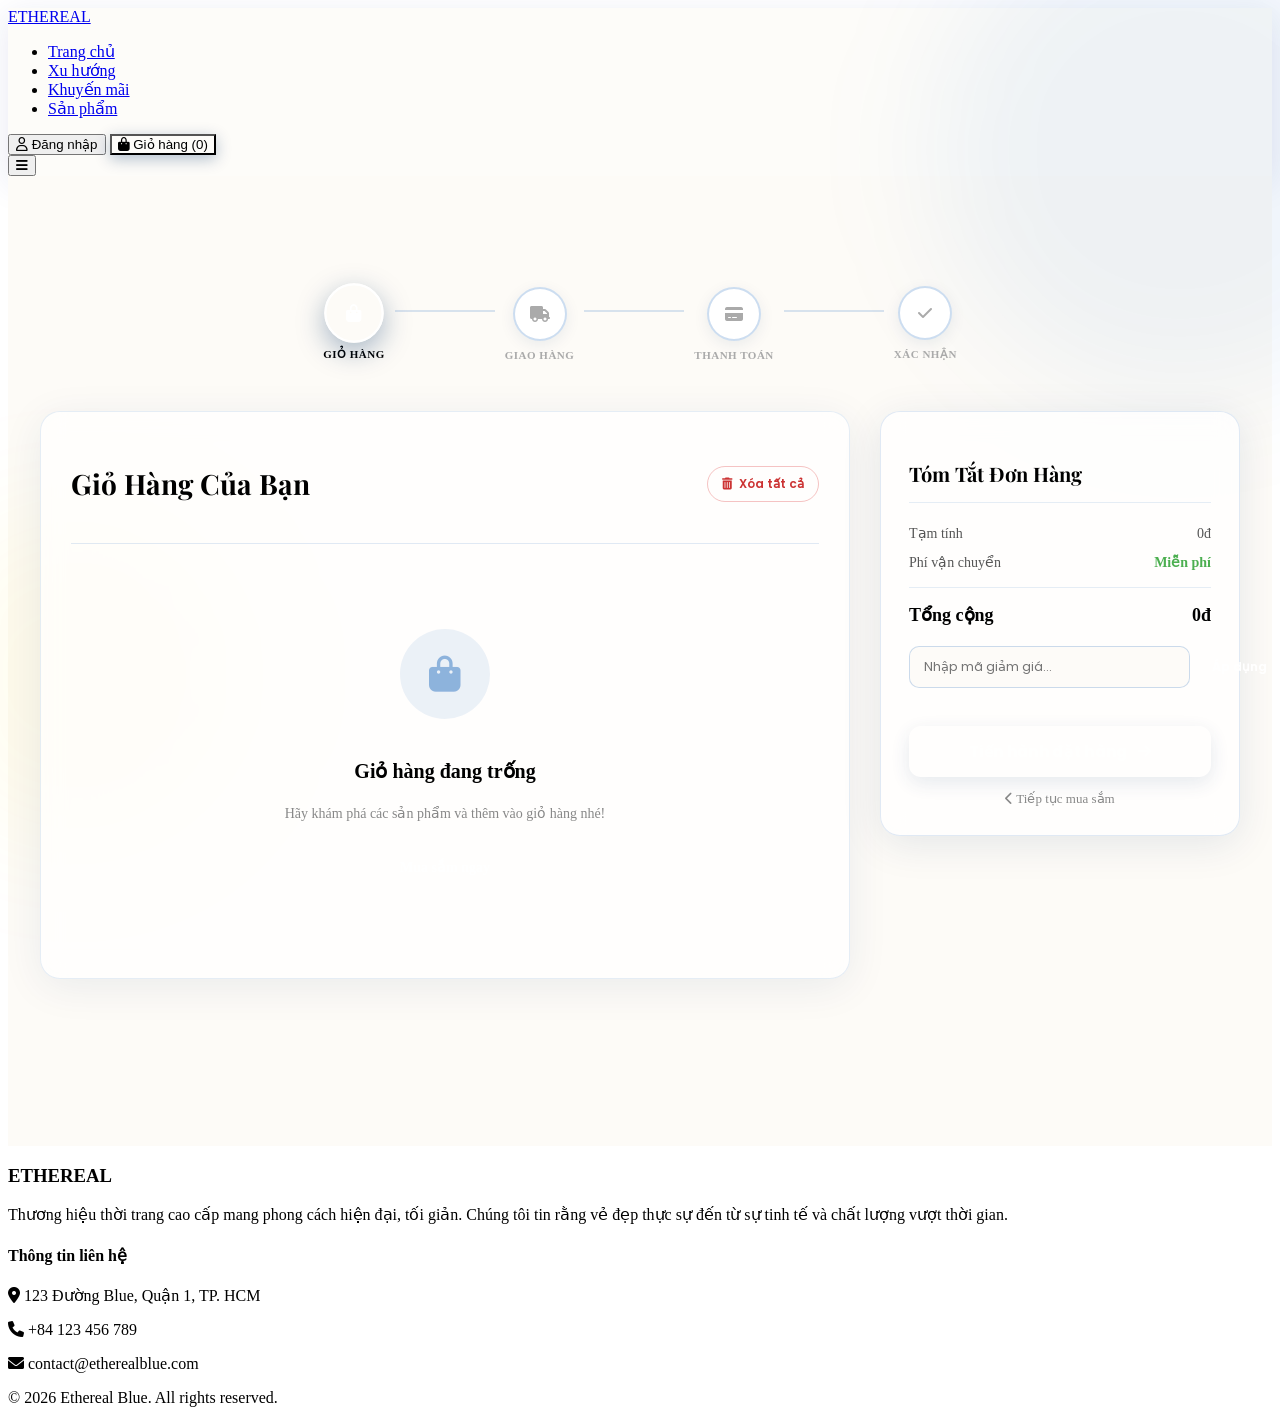
==== pages/cart/cart.html @ 365be855 "refactor: directory" ====
<!DOCTYPE html>
<html lang="vi">

<head>
    <meta charset="UTF-8">
    <meta name="viewport" content="width=device-width, initial-scale=1.0">
    <title>Giỏ Hàng | Ethereal Blue</title>
    <link rel="stylesheet" href="/assets/style.css">
    <link rel="stylesheet" href="cart.css">
    <link href="https://fonts.googleapis.com/css2?family=Playfair+Display:wght@700&family=Poppins:wght@300;400;600&display=swap" rel="stylesheet">
    <link rel="stylesheet" href="https://cdnjs.cloudflare.com/ajax/libs/font-awesome/6.0.0/css/all.min.css">
</head>

<body>

    <!-- ===== HEADER (dùng lại từ index) ===== -->
    <header>
        <a href="/index.html" class="logo">ETHEREAL</a>
        <nav id="nav-menu">
            <ul>
                <li><a href="/index.html" class="nav-item">Trang chủ</a></li>
                <li><a href="/index.html#hot-section" class="nav-item">Xu hướng</a></li>
                <li><a href="/index.html#sale-section" class="nav-item">Khuyến mãi</a></li>
                <li><a href="#" class="nav-item">Sản phẩm</a></li>
            </ul>
            <div class="nav-mobile-actions" style="display:none;">
                <button class="btn-login"><i class="far fa-user"></i> Đăng nhập</button>
                <button class="btn-cart active-cart"><i class="fas fa-shopping-bag"></i> Giỏ hàng <span id="cart-count-mobile">(0)</span></button>
            </div>
        </nav>
        <div class="nav-actions">
            <button class="btn-login"><i class="far fa-user"></i> Đăng nhập</button>
            <button class="btn-cart active-cart"><i class="fas fa-shopping-bag"></i> Giỏ hàng <span id="cart-count">(0)</span></button>
        </div>
        <button class="menu-mobile" id="mobile-toggle"><i class="fas fa-bars"></i></button>
    </header>

    <!-- ===== MAIN CART PAGE ===== -->
    <main class="cart-main">

        <!-- Nền trang trí -->
        <div class="cart-bg-deco">
            <div class="deco-blob deco-blob-1"></div>
            <div class="deco-blob deco-blob-2"></div>
            <div class="deco-dots"></div>
        </div>

        <div class="cart-wrapper">

            <!-- ===== STEP INDICATOR ===== -->
            <div class="step-bar">
                <div class="step active" id="step-ind-1">
                    <div class="step-circle"><i class="fas fa-shopping-bag"></i></div>
                    <span>Giỏ hàng</span>
                </div>
                <div class="step-line"></div>
                <div class="step" id="step-ind-2">
                    <div class="step-circle"><i class="fas fa-truck"></i></div>
                    <span>Giao hàng</span>
                </div>
                <div class="step-line"></div>
                <div class="step" id="step-ind-3">
                    <div class="step-circle"><i class="fas fa-credit-card"></i></div>
                    <span>Thanh toán</span>
                </div>
                <div class="step-line"></div>
                <div class="step" id="step-ind-4">
                    <div class="step-circle"><i class="fas fa-check"></i></div>
                    <span>Xác nhận</span>
                </div>
            </div>

            <!-- ===== STEP 1: GIỎ HÀNG ===== -->
            <div class="cart-step" id="step-1">
                <div class="cart-layout">

                    <!-- Danh sách sản phẩm -->
                    <div class="cart-items-panel">
                        <div class="panel-header">
                            <h2>Giỏ Hàng Của Bạn</h2>
                            <button class="btn-clear-cart" id="btn-clear"><i class="fas fa-trash-alt"></i> Xóa tất cả</button>
                        </div>

                        <!-- Empty state -->
                        <div class="cart-empty" id="cart-empty">
                            <div class="empty-icon"><i class="fas fa-shopping-bag"></i></div>
                            <h3>Giỏ hàng đang trống</h3>
                            <p>Hãy khám phá các sản phẩm và thêm vào giỏ hàng nhé!</p>
                            <a href="index.html" class="btn-back-shop">Mua sắm ngay</a>
                        </div>

                        <!-- Items list -->
                        <div id="cart-items-list"></div>
                    </div>

                    <!-- Tóm tắt đơn hàng -->
                    <div class="cart-summary-panel">
                        <div class="summary-card">
                            <h3 class="summary-title">Tóm Tắt Đơn Hàng</h3>

                            <div class="summary-row">
                                <span>Tạm tính</span>
                                <span id="subtotal">0đ</span>
                            </div>
                            <div class="summary-row">
                                <span>Phí vận chuyển</span>
                                <span id="shipping-fee" class="fee-free">Miễn phí</span>
                            </div>
                            <div class="summary-row discount-row" id="discount-row" style="display:none;">
                                <span>Giảm giá</span>
                                <span id="discount-amount" class="discount-text">-0đ</span>
                            </div>
                            <div class="summary-divider"></div>
                            <div class="summary-row summary-total">
                                <span>Tổng cộng</span>
                                <span id="total-price">0đ</span>
                            </div>

                            <!-- Mã giảm giá -->
                            <div class="coupon-box">
                                <input type="text" id="coupon-input" placeholder="Nhập mã giảm giá..." class="coupon-input">
                                <button class="btn-coupon" id="btn-coupon">Áp dụng</button>
                            </div>
                            <div class="coupon-msg" id="coupon-msg"></div>

                            <button class="btn-checkout" id="btn-to-step2" disabled>
                                <span>Tiến hành đặt hàng</span>
                                <i class="fas fa-arrow-right"></i>
                            </button>

                            <a href="/index.html" class="link-continue">
                                <i class="fas fa-chevron-left"></i> Tiếp tục mua sắm
                            </a>
                        </div>
                    </div>
                </div>
            </div>

            <!-- ===== STEP 2: THÔNG TIN GIAO HÀNG ===== -->
            <div class="cart-step hidden" id="step-2">
                <div class="cart-layout">
                    <div class="form-panel">
                        <div class="panel-header">
                            <h2>Thông Tin Giao Hàng</h2>
                        </div>

                        <div class="form-grid">
                            <div class="form-group">
                                <label>Họ và tên <span class="req">*</span></label>
                                <input type="text" id="ship-name" placeholder="Nguyễn Văn A" class="form-input">
                            </div>
                            <div class="form-group">
                                <label>Số điện thoại <span class="req">*</span></label>
                                <input type="tel" id="ship-phone" placeholder="0912 345 678" class="form-input">
                            </div>
                            <div class="form-group full">
                                <label>Email <span class="req">*</span></label>
                                <input type="email" id="ship-email" placeholder="email@example.com" class="form-input">
                            </div>
                            <div class="form-group full">
                                <label>Địa chỉ <span class="req">*</span></label>
                                <input type="text" id="ship-address" placeholder="Số nhà, tên đường..." class="form-input">
                            </div>
                            <div class="form-group">
                                <label>Tỉnh / Thành phố</label>
                                <select class="form-input" id="ship-city">
                                    <option value="">-- Chọn tỉnh/thành --</option>
                                    <option>TP. Hồ Chí Minh</option>
                                    <option>Hà Nội</option>
                                    <option>Đà Nẵng</option>
                                    <option>Cần Thơ</option>
                                    <option>Hải Phòng</option>
                                    <option>Bình Dương</option>
                                    <option>Đồng Nai</option>
                                    <option>Khác</option>
                                </select>
                            </div>
                            <div class="form-group">
                                <label>Ghi chú</label>
                                <input type="text" id="ship-note" placeholder="Ghi chú thêm cho đơn hàng..." class="form-input">
                            </div>
                        </div>

                        <!-- Phương thức vận chuyển -->
                        <div class="shipping-methods">
                            <h4>Phương Thức Vận Chuyển</h4>
                            <label class="method-option selected" id="method-standard">
                                <input type="radio" name="shipping" value="standard" checked>
                                <div class="method-info">
                                    <div class="method-name"><i class="fas fa-box"></i> Giao hàng tiêu chuẩn</div>
                                    <div class="method-desc">3–5 ngày làm việc</div>
                                </div>
                                <div class="method-price free-ship">Miễn phí</div>
                            </label>
                            <label class="method-option" id="method-express">
                                <input type="radio" name="shipping" value="express">
                                <div class="method-info">
                                    <div class="method-name"><i class="fas fa-bolt"></i> Giao hàng nhanh</div>
                                    <div class="method-desc">1–2 ngày làm việc</div>
                                </div>
                                <div class="method-price">30.000đ</div>
                            </label>
                        </div>

                        <div class="form-actions">
                            <button class="btn-back" id="btn-back-1"><i class="fas fa-arrow-left"></i> Quay lại</button>
                            <button class="btn-checkout" id="btn-to-step3">
                                <span>Tiếp tục thanh toán</span>
                                <i class="fas fa-arrow-right"></i>
                            </button>
                        </div>
                    </div>

                    <!-- Mini summary -->
                    <div class="cart-summary-panel">
                        <div class="summary-card mini-summary" id="mini-summary-2"></div>
                    </div>
                </div>
            </div>

            <!-- ===== STEP 3: THANH TOÁN ===== -->
            <div class="cart-step hidden" id="step-3">
                <div class="cart-layout">
                    <div class="form-panel">
                        <div class="panel-header">
                            <h2>Phương Thức Thanh Toán</h2>
                        </div>

                        <!-- Chọn phương thức -->
                        <div class="payment-methods">
                            <label class="pay-option selected" data-method="card">
                                <input type="radio" name="payment" value="card" checked>
                                <i class="fas fa-credit-card"></i>
                                <span>Thẻ tín dụng / Ghi nợ</span>
                            </label>
                            <label class="pay-option" data-method="momo">
                                <input type="radio" name="payment" value="momo">
                                <i class="fas fa-mobile-alt"></i>
                                <span>Ví MoMo</span>
                            </label>
                            <label class="pay-option" data-method="cod">
                                <input type="radio" name="payment" value="cod">
                                <i class="fas fa-money-bill-wave"></i>
                                <span>Thanh toán khi nhận hàng</span>
                            </label>
                        </div>

                        <!-- Form thẻ -->
                        <div class="card-form" id="card-form">
                            <div class="credit-card-visual" id="card-visual">
                                <div class="card-visual-bg"></div>
                                <div class="card-chip"><i class="fas fa-microchip"></i></div>
                                <div class="card-logo">ETHEREAL <span>PAY</span></div>
                                <div class="card-number-display" id="card-num-display">•••• •••• •••• ••••</div>
                                <div class="card-bottom">
                                    <div>
                                        <div class="card-label">Chủ thẻ</div>
                                        <div class="card-holder-display" id="card-holder-display">TÊN CHỦ THẺ</div>
                                    </div>
                                    <div>
                                        <div class="card-label">Hết hạn</div>
                                        <div class="card-expiry-display" id="card-expiry-display">MM/YY</div>
                                    </div>
                                </div>
                            </div>

                            <div class="form-grid">
                                <div class="form-group full">
                                    <label>Số thẻ <span class="req">*</span></label>
                                    <input type="text" id="card-number" placeholder="1234 5678 9012 3456" maxlength="19" class="form-input card-input">
                                </div>
                                <div class="form-group full">
                                    <label>Tên chủ thẻ <span class="req">*</span></label>
                                    <input type="text" id="card-holder" placeholder="NGUYEN VAN A" class="form-input" style="text-transform:uppercase">
                                </div>
                                <div class="form-group">
                                    <label>Ngày hết hạn <span class="req">*</span></label>
                                    <input type="text" id="card-expiry" placeholder="MM/YY" maxlength="5" class="form-input">
                                </div>
                                <div class="form-group">
                                    <label>CVV <span class="req">*</span></label>
                                    <div class="cvv-wrap">
                                        <input type="password" id="card-cvv" placeholder="•••" maxlength="3" class="form-input">
                                        <span class="cvv-hint"><i class="fas fa-question-circle"></i></span>
                                    </div>
                                </div>
                            </div>

                            <div class="secure-badge">
                                <i class="fas fa-shield-alt"></i>
                                <span>Thông tin thẻ được mã hóa SSL 256-bit. Đây là môi trường demo, không nhập thẻ thật.</span>
                            </div>
                        </div>

                        <!-- MoMo placeholder -->
                        <div class="pay-placeholder hidden" id="momo-form">
                            <div class="qr-mock">
                                <div class="qr-inner"><i class="fas fa-qrcode"></i></div>
                                <p>Quét mã QR bằng ứng dụng MoMo</p>
                                <span class="qr-note">(Demo – không thực hiện giao dịch thật)</span>
                            </div>
                        </div>

                        <!-- COD placeholder -->
                        <div class="pay-placeholder hidden" id="cod-form">
                            <div class="cod-info">
                                <i class="fas fa-truck"></i>
                                <div>
                                    <strong>Thanh toán khi nhận hàng</strong>
                                    <p>Bạn sẽ thanh toán trực tiếp cho nhân viên giao hàng khi nhận được kiện hàng.</p>
                                </div>
                            </div>
                        </div>

                        <div class="form-actions">
                            <button class="btn-back" id="btn-back-2"><i class="fas fa-arrow-left"></i> Quay lại</button>
                            <button class="btn-checkout btn-pay" id="btn-pay">
                                <i class="fas fa-lock"></i>
                                <span>Xác nhận thanh toán</span>
                            </button>
                        </div>
                    </div>

                    <div class="cart-summary-panel">
                        <div class="summary-card mini-summary" id="mini-summary-3"></div>
                    </div>
                </div>
            </div>

            <!-- ===== STEP 4: XÁC NHẬN ===== -->
            <div class="cart-step hidden" id="step-4">
                <div class="confirm-wrapper">
                    <div class="confirm-card">
                        <div class="confetti-wrap" id="confetti-wrap"></div>
                        <div class="confirm-icon">
                            <div class="confirm-circle">
                                <i class="fas fa-check"></i>
                            </div>
                        </div>
                        <h2>Đặt Hàng Thành Công!</h2>
                        <p class="confirm-sub">Cảm ơn bạn đã tin tưởng <strong>ETHEREAL</strong>. Đơn hàng của bạn đã được tiếp nhận.</p>

                        <div class="order-info-box">
                            <div class="order-info-row">
                                <span>Mã đơn hàng</span>
                                <strong id="order-id">#ETH-000000</strong>
                            </div>
                            <div class="order-info-row">
                                <span>Ngày đặt</span>
                                <strong id="order-date">--</strong>
                            </div>
                            <div class="order-info-row">
                                <span>Tổng tiền</span>
                                <strong id="order-total-confirm">--</strong>
                            </div>
                            <div class="order-info-row">
                                <span>Trạng thái</span>
                                <strong class="status-pending">Đang xử lý</strong>
                            </div>
                        </div>

                        <div class="confirm-actions">
                            <a href="/index.html" class="btn-checkout">
                                <i class="fas fa-home"></i>
                                <span>Về trang chủ</span>
                            </a>
                        </div>
                    </div>
                </div>
            </div>

        </div><!-- end cart-wrapper -->
    </main>

    <!-- ===== FOOTER (dùng lại từ index) ===== -->
    <footer>
        <div class="container footer-grid">
            <div>
                <h3 class="logo">ETHEREAL</h3>
                <p>Thương hiệu thời trang cao cấp mang phong cách hiện đại, tối giản. Chúng tôi tin rằng vẻ đẹp thực sự đến từ sự tinh tế và chất lượng vượt thời gian.</p>
            </div>
            <div class="footer-contact">
                <h4>Thông tin liên hệ</h4>
                <p><i class="fas fa-map-marker-alt"></i> 123 Đường Blue, Quận 1, TP. HCM</p>
                <p><i class="fas fa-phone"></i> +84 123 456 789</p>
                <p><i class="fas fa-envelope"></i> contact@etherealblue.com</p>
            </div>
        </div>
        <div class="footer-bottom">
            &copy; 2026 Ethereal Blue. All rights reserved.
        </div>
    </footer>

    <script src="cart.js"></script>
</body>
</html>
---- pages/cart/cart.css ----
/* ===================================================
   CART.CSS — Ethereal Blue | Trang Giỏ Hàng
   Dùng kết hợp với style.css
   =================================================== */

/* ===== CART MAIN ===== */
.cart-main {
    min-height: 100vh;
    padding-top: 70px;
    position: relative;
    overflow: hidden;
    background: #fdfbf7;
}

/* Nền trang trí */
.cart-bg-deco {
    position: fixed;
    inset: 0;
    pointer-events: none;
    z-index: 0;
}

.deco-blob {
    position: absolute;
    border-radius: 50%;
    filter: blur(60px);
}

.deco-blob-1 {
    width: 500px;
    height: 500px;
    background: rgba(0, 86, 179, 0.06);
    top: -100px;
    right: -150px;
    animation: blobFloat 10s ease-in-out infinite;
}

.deco-blob-2 {
    width: 350px;
    height: 350px;
    background: rgba(255, 215, 0, 0.05);
    bottom: 50px;
    left: -100px;
    animation: blobFloat 13s ease-in-out infinite reverse;
}

@keyframes blobFloat {
    0%, 100% { transform: translate(0, 0) scale(1); }
    33% { transform: translate(20px, -30px) scale(1.05); }
    66% { transform: translate(-15px, 20px) scale(0.97); }
}

.deco-dots {
    position: absolute;
    inset: 0;
}

/* ===== WRAPPER ===== */
.cart-wrapper {
    max-width: 1200px;
    margin: 0 auto;
    padding: 40px 20px 80px;
    position: relative;
    z-index: 1;
}

/* ===== STEP INDICATOR ===== */
.step-bar {
    display: flex;
    align-items: center;
    justify-content: center;
    margin-bottom: 50px;
    gap: 0;
    animation: fadeInDown 0.6s ease-out;
}

@keyframes fadeInDown {
    from { transform: translateY(-20px); opacity: 0; }
    to { transform: translateY(0); opacity: 1; }
}

.step {
    display: flex;
    flex-direction: column;
    align-items: center;
    gap: 8px;
    position: relative;
}

.step-circle {
    width: 50px;
    height: 50px;
    border-radius: 50%;
    border: 2px solid rgba(0, 86, 179, 0.2);
    background: white;
    display: flex;
    align-items: center;
    justify-content: center;
    font-size: 16px;
    color: #aaa;
    transition: all 0.4s ease;
    box-shadow: 0 4px 15px rgba(0, 51, 102, 0.08);
}

.step span {
    font-size: 11px;
    font-weight: 600;
    text-transform: uppercase;
    letter-spacing: 0.5px;
    color: #aaa;
    transition: color 0.4s;
    white-space: nowrap;
}

.step.active .step-circle {
    background: var(--primary-blue);
    border-color: var(--primary-blue);
    color: white;
    box-shadow: 0 8px 25px rgba(0, 51, 102, 0.35);
    transform: scale(1.1);
}

.step.active span {
    color: var(--primary-blue);
}

.step.done .step-circle {
    background: #4CAF50;
    border-color: #4CAF50;
    color: white;
}

.step.done span {
    color: #4CAF50;
}

.step-line {
    flex: 1;
    height: 2px;
    background: rgba(0, 86, 179, 0.15);
    margin: 0 10px;
    margin-bottom: 26px;
    max-width: 100px;
    transition: background 0.4s;
}

.step-line.done {
    background: #4CAF50;
}

/* ===== CART STEP (hiện/ẩn) ===== */
.cart-step {
    animation: stepIn 0.5s ease-out;
}

@keyframes stepIn {
    from { opacity: 0; transform: translateX(30px); }
    to { opacity: 1; transform: translateX(0); }
}

.hidden {
    display: none !important;
}

/* ===== CART LAYOUT ===== */
.cart-layout {
    display: grid;
    grid-template-columns: 1fr 360px;
    gap: 30px;
    align-items: start;
}

/* ===== PANEL HEADER ===== */
.panel-header {
    display: flex;
    align-items: center;
    justify-content: space-between;
    margin-bottom: 25px;
    padding-bottom: 18px;
    border-bottom: 1px solid rgba(0, 86, 179, 0.12);
}

.panel-header h2 {
    font-family: 'Playfair Display', serif;
    font-size: 28px;
    color: var(--primary-blue);
}

.btn-clear-cart {
    background: none;
    border: 1px solid rgba(220, 60, 60, 0.3);
    color: #cc3333;
    padding: 8px 14px;
    border-radius: 20px;
    font-size: 12px;
    font-weight: 600;
    cursor: pointer;
    font-family: 'Poppins', sans-serif;
    transition: all 0.3s;
    display: flex;
    align-items: center;
    gap: 6px;
}

.btn-clear-cart:hover {
    background: rgba(220, 60, 60, 0.08);
    border-color: #cc3333;
}

/* ===== CART ITEMS PANEL ===== */
.cart-items-panel {
    background: rgba(255, 255, 255, 0.7);
    backdrop-filter: blur(12px);
    border: 1px solid rgba(0, 86, 179, 0.1);
    border-radius: 20px;
    padding: 30px;
    box-shadow: 0 8px 40px rgba(0, 51, 102, 0.08);
}

/* ===== EMPTY STATE ===== */
.cart-empty {
    display: none;
    flex-direction: column;
    align-items: center;
    padding: 60px 20px;
    text-align: center;
}

.cart-empty.show {
    display: flex;
}

.empty-icon {
    width: 90px;
    height: 90px;
    border-radius: 50%;
    background: rgba(0, 86, 179, 0.08);
    display: flex;
    align-items: center;
    justify-content: center;
    font-size: 36px;
    color: rgba(0, 86, 179, 0.4);
    margin-bottom: 20px;
}

.cart-empty h3 {
    font-size: 20px;
    color: var(--text-dark);
    margin-bottom: 8px;
}

.cart-empty p {
    color: #888;
    font-size: 14px;
    margin-bottom: 25px;
}

.btn-back-shop {
    padding: 12px 30px;
    background: var(--primary-blue);
    color: white;
    border-radius: 25px;
    text-decoration: none;
    font-size: 14px;
    font-weight: 600;
    transition: all 0.3s;
}

.btn-back-shop:hover {
    background: var(--accent-blue);
    transform: translateY(-2px);
    box-shadow: 0 8px 20px rgba(0, 51, 102, 0.3);
}

/* ===== CART ITEM ===== */
.cart-item {
    display: flex;
    align-items: center;
    gap: 18px;
    padding: 18px 0;
    border-bottom: 1px solid rgba(0, 86, 179, 0.08);
    animation: itemSlideIn 0.4s ease-out;
    transition: background 0.2s;
    border-radius: 10px;
    padding: 16px 12px;
}

@keyframes itemSlideIn {
    from { opacity: 0; transform: translateX(-20px); }
    to { opacity: 1; transform: translateX(0); }
}

.cart-item:hover {
    background: rgba(0, 86, 179, 0.03);
}

.item-img {
    width: 85px;
    height: 85px;
    border-radius: 12px;
    background-size: cover;
    background-position: center;
    flex-shrink: 0;
    border: 1px solid rgba(0, 86, 179, 0.1);
    box-shadow: 0 4px 12px rgba(0, 51, 102, 0.1);
}

.item-info {
    flex: 1;
    min-width: 0;
}

.item-name {
    font-size: 15px;
    font-weight: 600;
    color: var(--text-dark);
    margin-bottom: 4px;
    white-space: nowrap;
    overflow: hidden;
    text-overflow: ellipsis;
}

.item-price-unit {
    font-size: 13px;
    color: #888;
    margin-bottom: 10px;
}

.qty-control {
    display: flex;
    align-items: center;
    gap: 0;
    border: 1px solid rgba(0, 86, 179, 0.2);
    border-radius: 8px;
    overflow: hidden;
    width: fit-content;
}

.qty-btn {
    width: 30px;
    height: 30px;
    background: rgba(0, 86, 179, 0.06);
    border: none;
    cursor: pointer;
    font-size: 14px;
    color: var(--primary-blue);
    font-weight: 700;
    transition: background 0.2s;
    font-family: 'Poppins', sans-serif;
}

.qty-btn:hover {
    background: rgba(0, 86, 179, 0.15);
}

.qty-num {
    width: 36px;
    text-align: center;
    font-size: 14px;
    font-weight: 600;
    color: var(--text-dark);
    border: none;
    outline: none;
    background: white;
    font-family: 'Poppins', sans-serif;
}

.item-total {
    font-size: 16px;
    font-weight: 700;
    color: var(--primary-blue);
    white-space: nowrap;
    min-width: 100px;
    text-align: right;
}

.btn-remove-item {
    background: none;
    border: none;
    color: #ccc;
    cursor: pointer;
    font-size: 15px;
    padding: 5px;
    transition: color 0.3s, transform 0.2s;
    flex-shrink: 0;
}

.btn-remove-item:hover {
    color: #cc3333;
    transform: scale(1.2);
}

/* ===== SUMMARY CARD ===== */
.cart-summary-panel {
    position: sticky;
    top: 90px;
}

.summary-card {
    background: rgba(255, 255, 255, 0.75);
    backdrop-filter: blur(12px);
    border: 1px solid rgba(0, 86, 179, 0.12);
    border-radius: 20px;
    padding: 28px;
    box-shadow: 0 8px 40px rgba(0, 51, 102, 0.1);
}

.summary-title {
    font-family: 'Playfair Display', serif;
    font-size: 20px;
    color: var(--primary-blue);
    margin-bottom: 22px;
    padding-bottom: 15px;
    border-bottom: 1px solid rgba(0, 86, 179, 0.1);
}

.summary-row {
    display: flex;
    justify-content: space-between;
    align-items: center;
    font-size: 14px;
    color: #555;
    margin-bottom: 12px;
}

.fee-free {
    color: #4CAF50;
    font-weight: 600;
}

.discount-text {
    color: #4CAF50;
    font-weight: 600;
}

.summary-divider {
    height: 1px;
    background: rgba(0, 86, 179, 0.1);
    margin: 16px 0;
}

.summary-total {
    font-size: 18px;
    font-weight: 700;
    color: var(--primary-blue);
    margin-bottom: 20px;
}

/* Mã giảm giá */
.coupon-box {
    display: flex;
    gap: 8px;
    margin-bottom: 8px;
}

.coupon-input {
    flex: 1;
    padding: 10px 14px;
    border: 1px solid rgba(0, 86, 179, 0.2);
    border-radius: 10px;
    font-size: 13px;
    font-family: 'Poppins', sans-serif;
    background: rgba(253, 251, 247, 0.8);
    color: var(--text-dark);
    outline: none;
    transition: border-color 0.3s;
}

.coupon-input:focus {
    border-color: var(--primary-blue);
}

.btn-coupon {
    padding: 10px 14px;
    background: var(--primary-blue);
    color: white;
    border: none;
    border-radius: 10px;
    font-size: 12px;
    font-weight: 600;
    cursor: pointer;
    font-family: 'Poppins', sans-serif;
    transition: background 0.3s;
    white-space: nowrap;
}

.btn-coupon:hover { background: var(--accent-blue); }

.coupon-msg {
    font-size: 12px;
    min-height: 18px;
    margin-bottom: 12px;
}
.coupon-msg.success { color: #4CAF50; }
.coupon-msg.error { color: #cc3333; }

/* Checkout button */
.btn-checkout {
    width: 100%;
    padding: 14px 20px;
    background: var(--primary-blue);
    color: white;
    border: none;
    border-radius: 12px;
    font-size: 15px;
    font-weight: 700;
    font-family: 'Poppins', sans-serif;
    cursor: pointer;
    transition: all 0.4s ease;
    display: flex;
    align-items: center;
    justify-content: center;
    gap: 10px;
    letter-spacing: 0.3px;
    box-shadow: 0 6px 20px rgba(0, 51, 102, 0.25);
    text-decoration: none;
    margin-bottom: 14px;
}

.btn-checkout:hover:not(:disabled) {
    transform: translateY(-2px);
    box-shadow: 0 12px 30px rgba(0, 51, 102, 0.35);
    background: var(--accent-blue);
}

.btn-checkout:disabled {
    opacity: 0.4;
    cursor: not-allowed;
}

.link-continue {
    display: block;
    text-align: center;
    font-size: 13px;
    color: #888;
    text-decoration: none;
    transition: color 0.3s;
}

.link-continue:hover { color: var(--primary-blue); }

/* ===== MINI SUMMARY (step 2,3) ===== */
.mini-summary {
    padding: 22px;
}

.mini-summary-title {
    font-size: 14px;
    font-weight: 700;
    text-transform: uppercase;
    letter-spacing: 1px;
    color: var(--primary-blue);
    margin-bottom: 16px;
    padding-bottom: 12px;
    border-bottom: 1px solid rgba(0, 86, 179, 0.1);
}

.mini-item {
    display: flex;
    align-items: center;
    gap: 12px;
    margin-bottom: 12px;
}

.mini-item-img {
    width: 50px;
    height: 50px;
    border-radius: 8px;
    background-size: cover;
    background-position: center;
    flex-shrink: 0;
    border: 1px solid rgba(0, 86, 179, 0.1);
}

.mini-item-name {
    font-size: 13px;
    font-weight: 500;
    color: var(--text-dark);
    flex: 1;
    overflow: hidden;
    text-overflow: ellipsis;
    white-space: nowrap;
}

.mini-item-price {
    font-size: 13px;
    font-weight: 700;
    color: var(--primary-blue);
    white-space: nowrap;
}

.mini-divider {
    height: 1px;
    background: rgba(0, 86, 179, 0.1);
    margin: 14px 0;
}

.mini-total-row {
    display: flex;
    justify-content: space-between;
    font-size: 15px;
    font-weight: 700;
    color: var(--primary-blue);
}

/* ===== FORM PANEL ===== */
.form-panel {
    background: rgba(255, 255, 255, 0.7);
    backdrop-filter: blur(12px);
    border: 1px solid rgba(0, 86, 179, 0.1);
    border-radius: 20px;
    padding: 30px;
    box-shadow: 0 8px 40px rgba(0, 51, 102, 0.08);
}

.form-grid {
    display: grid;
    grid-template-columns: 1fr 1fr;
    gap: 18px;
    margin-bottom: 24px;
}

.form-group {
    display: flex;
    flex-direction: column;
    gap: 7px;
}

.form-group.full {
    grid-column: 1 / -1;
}

.form-group label {
    font-size: 13px;
    font-weight: 600;
    color: #555;
    text-transform: uppercase;
    letter-spacing: 0.5px;
}

.form-input {
    padding: 12px 16px;
    border: 1.5px solid rgba(0, 86, 179, 0.18);
    border-radius: 10px;
    font-size: 14px;
    font-family: 'Poppins', sans-serif;
    background: rgba(253, 251, 247, 0.9);
    color: var(--text-dark);
    outline: none;
    transition: all 0.3s;
    width: 100%;
}

.form-input:focus {
    border-color: var(--primary-blue);
    box-shadow: 0 0 0 3px rgba(0, 86, 179, 0.1);
    background: white;
}

.form-input.error {
    border-color: #cc3333;
    box-shadow: 0 0 0 3px rgba(204, 51, 51, 0.1);
}

.req { color: #cc3333; }

/* Shipping methods */
.shipping-methods {
    margin-bottom: 24px;
}

.shipping-methods h4 {
    font-size: 13px;
    font-weight: 700;
    text-transform: uppercase;
    letter-spacing: 1px;
    color: #555;
    margin-bottom: 12px;
}

.method-option {
    display: flex;
    align-items: center;
    gap: 14px;
    padding: 14px 18px;
    border: 1.5px solid rgba(0, 86, 179, 0.15);
    border-radius: 12px;
    cursor: pointer;
    margin-bottom: 10px;
    transition: all 0.3s;
    background: rgba(253, 251, 247, 0.8);
}

.method-option input { display: none; }

.method-option.selected {
    border-color: var(--primary-blue);
    background: rgba(0, 86, 179, 0.05);
    box-shadow: 0 0 0 3px rgba(0, 86, 179, 0.08);
}

.method-info { flex: 1; }

.method-name {
    font-size: 14px;
    font-weight: 600;
    color: var(--text-dark);
    display: flex;
    align-items: center;
    gap: 8px;
    margin-bottom: 3px;
}

.method-desc {
    font-size: 12px;
    color: #888;
}

.method-price {
    font-size: 14px;
    font-weight: 700;
    color: var(--primary-blue);
}

.free-ship { color: #4CAF50; }

/* Form actions */
.form-actions {
    display: flex;
    gap: 12px;
    align-items: center;
    justify-content: space-between;
}

.btn-back {
    padding: 12px 20px;
    background: none;
    border: 1.5px solid rgba(0, 86, 179, 0.25);
    color: var(--primary-blue);
    border-radius: 10px;
    font-size: 14px;
    font-weight: 600;
    cursor: pointer;
    font-family: 'Poppins', sans-serif;
    transition: all 0.3s;
    display: flex;
    align-items: center;
    gap: 8px;
    white-space: nowrap;
}

.btn-back:hover {
    background: rgba(0, 86, 179, 0.05);
    border-color: var(--primary-blue);
}

.form-actions .btn-checkout {
    width: auto;
    flex: 1;
    margin-bottom: 0;
}

/* ===== PAYMENT METHODS ===== */
.payment-methods {
    display: grid;
    grid-template-columns: repeat(3, 1fr);
    gap: 12px;
    margin-bottom: 24px;
}

.pay-option {
    display: flex;
    flex-direction: column;
    align-items: center;
    gap: 8px;
    padding: 16px 10px;
    border: 1.5px solid rgba(0, 86, 179, 0.15);
    border-radius: 12px;
    cursor: pointer;
    transition: all 0.3s;
    text-align: center;
    font-size: 12px;
    font-weight: 600;
    color: #666;
    background: rgba(253, 251, 247, 0.8);
}

.pay-option input { display: none; }

.pay-option i {
    font-size: 22px;
    color: rgba(0, 86, 179, 0.4);
    transition: color 0.3s;
}

.pay-option.selected {
    border-color: var(--primary-blue);
    background: rgba(0, 86, 179, 0.06);
    color: var(--primary-blue);
    box-shadow: 0 0 0 3px rgba(0, 86, 179, 0.1);
}

.pay-option.selected i { color: var(--primary-blue); }

/* ===== CREDIT CARD VISUAL ===== */
.credit-card-visual {
    width: 100%;
    max-width: 360px;
    height: 200px;
    border-radius: 18px;
    background: #003366;
    padding: 24px 28px;
    margin: 0 auto 24px;
    position: relative;
    overflow: hidden;
    box-shadow: 0 15px 50px rgba(0, 51, 102, 0.4);
    color: white;
}

.card-visual-bg {
    position: absolute;
    inset: 0;
    background: none;
}

.card-visual-bg::before {
    content: '';
    position: absolute;
    right: -40px;
    top: -40px;
    width: 200px;
    height: 200px;
    border-radius: 50%;
    border: 1px solid rgba(255,255,255,0.08);
}

.card-visual-bg::after {
    content: '';
    position: absolute;
    right: -10px;
    bottom: -60px;
    width: 250px;
    height: 250px;
    border-radius: 50%;
    border: 1px solid rgba(255,255,255,0.06);
}

.card-chip {
    font-size: 22px;
    margin-bottom: 18px;
    position: relative;
    z-index: 1;
    color: #FFD700;
}

.card-logo {
    position: absolute;
    top: 22px;
    right: 24px;
    font-size: 13px;
    font-weight: 700;
    letter-spacing: 2px;
    z-index: 1;
}

.card-logo span {
    color: #FFD700;
}

.card-number-display {
    font-size: 18px;
    letter-spacing: 3px;
    font-weight: 600;
    margin-bottom: 18px;
    font-family: 'Courier New', monospace;
    position: relative;
    z-index: 1;
}

.card-bottom {
    display: flex;
    justify-content: space-between;
    position: relative;
    z-index: 1;
}

.card-label {
    font-size: 9px;
    text-transform: uppercase;
    letter-spacing: 1px;
    opacity: 0.7;
    margin-bottom: 3px;
}

.card-holder-display,
.card-expiry-display {
    font-size: 13px;
    font-weight: 600;
    letter-spacing: 1px;
    text-transform: uppercase;
}

/* Secure badge */
.secure-badge {
    display: flex;
    align-items: flex-start;
    gap: 8px;
    padding: 12px 16px;
    background: rgba(0, 51, 102, 0.04);
    border: 1px solid rgba(0, 86, 179, 0.1);
    border-radius: 10px;
    font-size: 12px;
    color: #777;
    margin-top: 8px;
    margin-bottom: 20px;
}

.secure-badge i {
    color: #4CAF50;
    font-size: 14px;
    flex-shrink: 0;
    margin-top: 1px;
}

.cvv-wrap {
    position: relative;
    display: flex;
    align-items: center;
}

.cvv-wrap .form-input { padding-right: 36px; }

.cvv-hint {
    position: absolute;
    right: 12px;
    color: #bbb;
    cursor: help;
    font-size: 14px;
}

/* Pay placeholder */
.pay-placeholder {
    margin-bottom: 20px;
}

.qr-mock {
    display: flex;
    flex-direction: column;
    align-items: center;
    padding: 30px;
    background: rgba(0, 86, 179, 0.03);
    border: 1px dashed rgba(0, 86, 179, 0.2);
    border-radius: 14px;
    text-align: center;
}

.qr-inner {
    width: 120px;
    height: 120px;
    display: flex;
    align-items: center;
    justify-content: center;
    font-size: 80px;
    color: rgba(0, 86, 179, 0.3);
    margin-bottom: 14px;
}

.qr-mock p {
    font-size: 14px;
    font-weight: 600;
    color: var(--text-dark);
    margin-bottom: 6px;
}

.qr-note {
    font-size: 12px;
    color: #aaa;
}

.cod-info {
    display: flex;
    gap: 16px;
    align-items: flex-start;
    padding: 20px;
    background: rgba(76, 175, 80, 0.05);
    border: 1px solid rgba(76, 175, 80, 0.2);
    border-radius: 14px;
}

.cod-info i {
    font-size: 28px;
    color: #4CAF50;
    flex-shrink: 0;
    margin-top: 2px;
}

.cod-info strong {
    display: block;
    font-size: 15px;
    color: var(--text-dark);
    margin-bottom: 6px;
}

.cod-info p {
    font-size: 13px;
    color: #777;
    line-height: 1.6;
}

.btn-pay {
    background: #1a8a00 !important;
    box-shadow: 0 6px 20px rgba(0, 100, 0, 0.3) !important;
}

.btn-pay:hover:not(:disabled) {
    background: #157000 !important;
    box-shadow: 0 12px 30px rgba(0, 100, 0, 0.4) !important;
}

/* ===== CONFIRM SCREEN ===== */
.confirm-wrapper {
    display: flex;
    justify-content: center;
    padding: 20px 0;
}

.confirm-card {
    background: rgba(255, 255, 255, 0.8);
    backdrop-filter: blur(15px);
    border: 1px solid rgba(0, 86, 179, 0.12);
    border-radius: 24px;
    padding: 50px 40px;
    max-width: 520px;
    width: 100%;
    text-align: center;
    box-shadow: 0 20px 60px rgba(0, 51, 102, 0.12);
    position: relative;
    overflow: hidden;
}

.confetti-wrap {
    position: absolute;
    inset: 0;
    pointer-events: none;
    overflow: hidden;
}

.confetti-piece {
    position: absolute;
    width: 8px;
    height: 8px;
    border-radius: 2px;
    animation: confettiFall linear forwards;
}

@keyframes confettiFall {
    0% { transform: translateY(-20px) rotate(0deg); opacity: 1; }
    100% { transform: translateY(500px) rotate(720deg); opacity: 0; }
}

.confirm-icon {
    margin-bottom: 24px;
}

.confirm-circle {
    width: 90px;
    height: 90px;
    border-radius: 50%;
    background: #4CAF50;
    display: flex;
    align-items: center;
    justify-content: center;
    font-size: 36px;
    color: white;
    margin: 0 auto;
    box-shadow: 0 10px 30px rgba(76, 175, 80, 0.4);
    animation: bounceIn 0.6s cubic-bezier(0.68, -0.55, 0.265, 1.55);
}

@keyframes bounceIn {
    from { transform: scale(0); opacity: 0; }
    to { transform: scale(1); opacity: 1; }
}

.confirm-card h2 {
    font-family: 'Playfair Display', serif;
    font-size: 32px;
    color: var(--primary-blue);
    margin-bottom: 12px;
}

.confirm-sub {
    font-size: 15px;
    color: #666;
    line-height: 1.7;
    margin-bottom: 30px;
}

.order-info-box {
    background: rgba(0, 86, 179, 0.04);
    border: 1px solid rgba(0, 86, 179, 0.12);
    border-radius: 14px;
    padding: 20px;
    margin-bottom: 30px;
    text-align: left;
}

.order-info-row {
    display: flex;
    justify-content: space-between;
    align-items: center;
    padding: 10px 0;
    border-bottom: 1px solid rgba(0, 86, 179, 0.07);
    font-size: 14px;
    color: #555;
}

.order-info-row:last-child { border-bottom: none; }

.order-info-row strong { color: var(--text-dark); }

.status-pending {
    background: rgba(255, 165, 0, 0.12);
    color: #e68a00;
    padding: 3px 10px;
    border-radius: 20px;
    font-size: 12px;
}

.confirm-actions .btn-checkout {
    display: inline-flex;
    width: auto;
    padding: 14px 35px;
    margin: 0 auto;
}

/* ===== ACTIVE CART BTN ===== */
.btn-cart.active-cart {
    background: var(--primary-blue);
    box-shadow: 0 4px 15px rgba(0, 51, 102, 0.3);
}

/* ===== RESPONSIVE ===== */
@media (max-width: 900px) {
    .cart-layout {
        grid-template-columns: 1fr;
    }

    .cart-summary-panel {
        position: static;
    }

    .payment-methods {
        grid-template-columns: repeat(3, 1fr);
    }
}

@media (max-width: 640px) {
    .step-bar {
        gap: 0;
    }

    .step span {
        display: none;
    }

    .step-line {
        max-width: 40px;
    }

    .form-grid {
        grid-template-columns: 1fr;
    }

    .form-group.full {
        grid-column: 1;
    }

    .form-actions {
        flex-direction: column-reverse;
    }

    .form-actions .btn-checkout,
    .btn-back {
        width: 100%;
        justify-content: center;
    }

    .credit-card-visual {
        height: 175px;
        padding: 18px 20px;
    }

    .confirm-card {
        padding: 35px 22px;
    }

    .payment-methods {
        grid-template-columns: 1fr;
    }
}
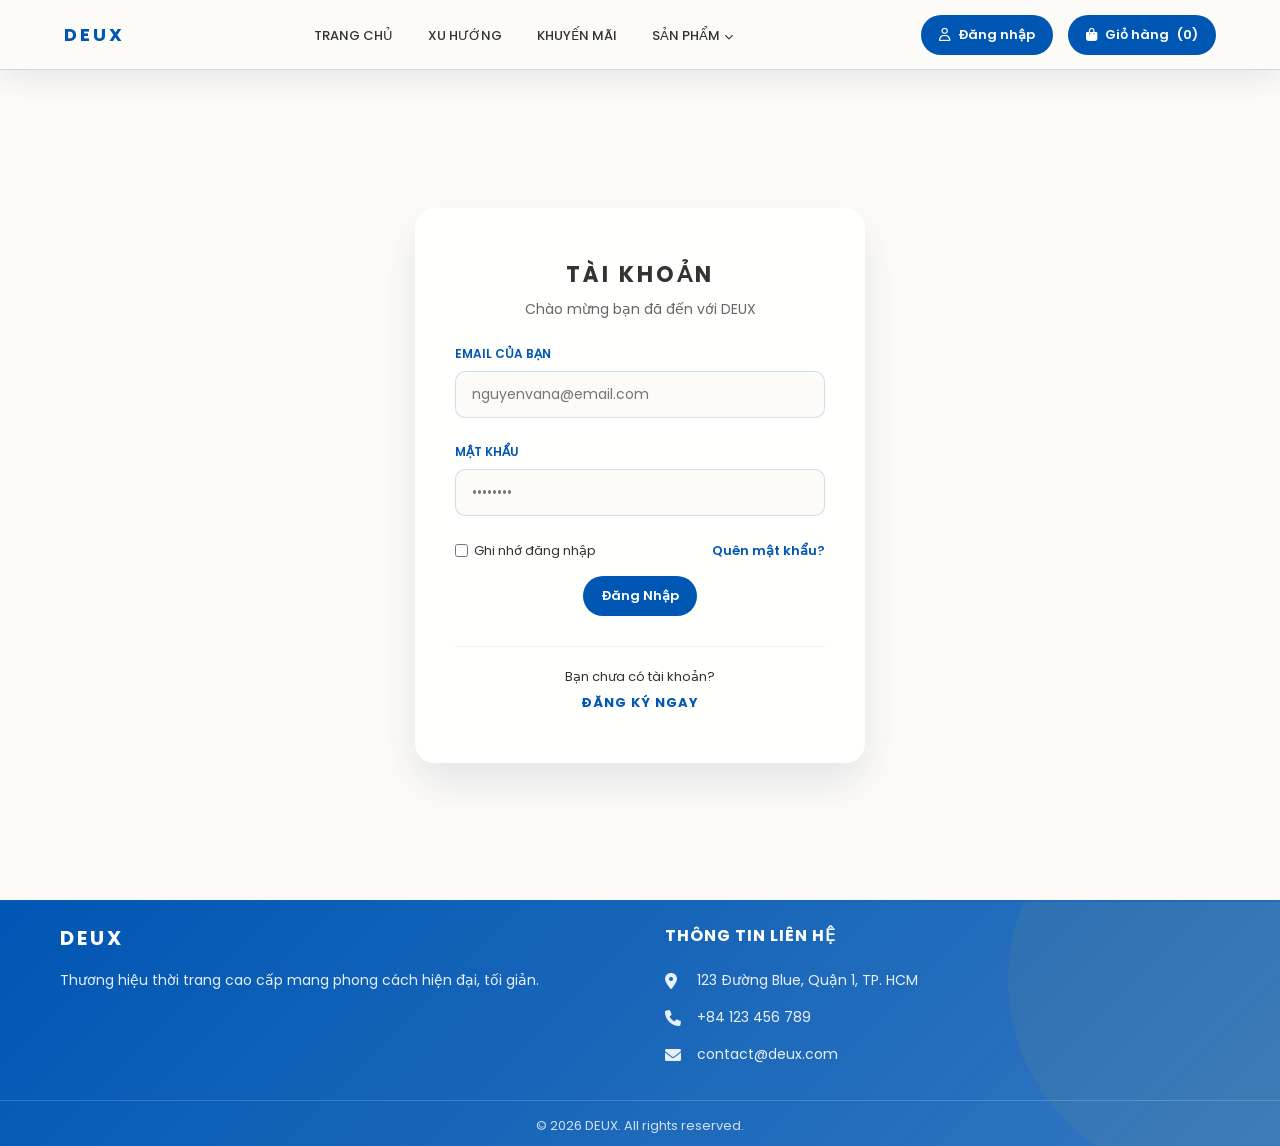
==== commit 63889f4d: "Refactor header/footer JS and cart/session logic" ====
--- a/pages/cart/cart.html
+++ b/pages/cart/cart.html
@@ -4,50 +4,27 @@
 <head>
     <meta charset="UTF-8">
     <meta name="viewport" content="width=device-width, initial-scale=1.0">
-    <title>Giỏ Hàng | Ethereal Blue</title>
+    <title>Giỏ Hàng | DEUX</title>
+    <link rel="icon" href="/assets/images/favicon.png" type="image/png">
     <link rel="stylesheet" href="/assets/style.css">
     <link rel="stylesheet" href="cart.css">
-    <link href="https://fonts.googleapis.com/css2?family=Playfair+Display:wght@700&family=Poppins:wght@300;400;600&display=swap" rel="stylesheet">
+    <link
+        href="https://fonts.googleapis.com/css2?family=Playfair+Display:wght@700&family=Poppins:wght@300;400;600&display=swap"
+        rel="stylesheet">
     <link rel="stylesheet" href="https://cdnjs.cloudflare.com/ajax/libs/font-awesome/6.0.0/css/all.min.css">
 </head>
 
 <body>
 
-    <!-- ===== HEADER (dùng lại từ index) ===== -->
-    <header>
-        <a href="/index.html" class="logo">ETHEREAL</a>
-        <nav id="nav-menu">
-            <ul>
-                <li><a href="/index.html" class="nav-item">Trang chủ</a></li>
-                <li><a href="/index.html#hot-section" class="nav-item">Xu hướng</a></li>
-                <li><a href="/index.html#sale-section" class="nav-item">Khuyến mãi</a></li>
-                <li><a href="#" class="nav-item">Sản phẩm</a></li>
-            </ul>
-            <div class="nav-mobile-actions" style="display:none;">
-                <button class="btn-login"><i class="far fa-user"></i> Đăng nhập</button>
-                <button class="btn-cart active-cart"><i class="fas fa-shopping-bag"></i> Giỏ hàng <span id="cart-count-mobile">(0)</span></button>
-            </div>
-        </nav>
-        <div class="nav-actions">
-            <button class="btn-login"><i class="far fa-user"></i> Đăng nhập</button>
-            <button class="btn-cart active-cart"><i class="fas fa-shopping-bag"></i> Giỏ hàng <span id="cart-count">(0)</span></button>
-        </div>
-        <button class="menu-mobile" id="mobile-toggle"><i class="fas fa-bars"></i></button>
-    </header>
-
-    <!-- ===== MAIN CART PAGE ===== -->
-    <main class="cart-main">
-
-        <!-- Nền trang trí -->
-        <div class="cart-bg-deco">
-            <div class="deco-blob deco-blob-1"></div>
-            <div class="deco-blob deco-blob-2"></div>
-            <div class="deco-dots"></div>
-        </div>
+    <!-- ===== ĐẦU TRANG (HEADER) - Dùng chung từ components.js ===== -->
+    <header></header>
+
+    <!-- ===== NỘI DUNG CHÍNH CỦA TRANG GIỎ HÀNG ===== -->
+    <main class="page-wrapper cart-main">
 
         <div class="cart-wrapper">
 
-            <!-- ===== STEP INDICATOR ===== -->
+            <!-- ===== THANH CHỈ BÁO CÁC BƯỚC (STEP INDICATOR) ===== -->
             <div class="step-bar">
                 <div class="step active" id="step-ind-1">
                     <div class="step-circle"><i class="fas fa-shopping-bag"></i></div>
@@ -78,7 +55,8 @@
                     <div class="cart-items-panel">
                         <div class="panel-header">
                             <h2>Giỏ Hàng Của Bạn</h2>
-                            <button class="btn-clear-cart" id="btn-clear"><i class="fas fa-trash-alt"></i> Xóa tất cả</button>
+                            <button class="btn btn-outline btn-round btn-clear-cart" id="btn-clear"><i class="fas fa-trash-alt"></i> Xóa tất
+                                cả</button>
                         </div>
 
                         <!-- Empty state -->
@@ -86,7 +64,7 @@
                             <div class="empty-icon"><i class="fas fa-shopping-bag"></i></div>
                             <h3>Giỏ hàng đang trống</h3>
                             <p>Hãy khám phá các sản phẩm và thêm vào giỏ hàng nhé!</p>
-                            <a href="index.html" class="btn-back-shop">Mua sắm ngay</a>
+                            <a href="/pages\product-list\product-list.html" class="btn-back-shop">Mua sắm ngay</a>
                         </div>
 
                         <!-- Items list -->
@@ -118,12 +96,12 @@
 
                             <!-- Mã giảm giá -->
                             <div class="coupon-box">
-                                <input type="text" id="coupon-input" placeholder="Nhập mã giảm giá..." class="coupon-input">
-                                <button class="btn-coupon" id="btn-coupon">Áp dụng</button>
+                                <input type="text" id="coupon-input" class="input-field coupon-input" placeholder="Nhập mã giảm giá...">
+                                <button class="btn btn-primary btn-coupon" id="btn-coupon">Áp dụng</button>
                             </div>
                             <div class="coupon-msg" id="coupon-msg"></div>
 
-                            <button class="btn-checkout" id="btn-to-step2" disabled>
+                            <button class="btn btn-primary btn-full btn-checkout" id="btn-to-step2" disabled>
                                 <span>Tiến hành đặt hàng</span>
                                 <i class="fas fa-arrow-right"></i>
                             </button>
@@ -139,31 +117,29 @@
             <!-- ===== STEP 2: THÔNG TIN GIAO HÀNG ===== -->
             <div class="cart-step hidden" id="step-2">
                 <div class="cart-layout">
+                    <!-- Bảng thông tin giao hàng -->
                     <div class="form-panel">
-                        <div class="panel-header">
-                            <h2>Thông Tin Giao Hàng</h2>
-                        </div>
 
                         <div class="form-grid">
                             <div class="form-group">
                                 <label>Họ và tên <span class="req">*</span></label>
-                                <input type="text" id="ship-name" placeholder="Nguyễn Văn A" class="form-input">
+                                <input type="text" id="ship-name" placeholder="Nguyễn Văn A" class="input-field form-input">
                             </div>
                             <div class="form-group">
                                 <label>Số điện thoại <span class="req">*</span></label>
-                                <input type="tel" id="ship-phone" placeholder="0912 345 678" class="form-input">
+                                <input type="tel" id="ship-phone" placeholder="0912 345 678" class="input-field form-input">
                             </div>
                             <div class="form-group full">
                                 <label>Email <span class="req">*</span></label>
-                                <input type="email" id="ship-email" placeholder="email@example.com" class="form-input">
+                                <input type="email" id="ship-email" placeholder="email@example.com" class="input-field form-input">
                             </div>
                             <div class="form-group full">
                                 <label>Địa chỉ <span class="req">*</span></label>
-                                <input type="text" id="ship-address" placeholder="Số nhà, tên đường..." class="form-input">
+                                <input type="text" id="ship-address" class="input-field form-input" placeholder="Số nhà, tên đường...">
                             </div>
                             <div class="form-group">
                                 <label>Tỉnh / Thành phố</label>
-                                <select class="form-input" id="ship-city">
+                                <select class="input-field form-input" id="ship-city">
                                     <option value="">-- Chọn tỉnh/thành --</option>
                                     <option>TP. Hồ Chí Minh</option>
                                     <option>Hà Nội</option>
@@ -177,7 +153,7 @@
                             </div>
                             <div class="form-group">
                                 <label>Ghi chú</label>
-                                <input type="text" id="ship-note" placeholder="Ghi chú thêm cho đơn hàng..." class="form-input">
+                                <input type="text" id="ship-note" class="input-field form-input" placeholder="Ghi chú thêm cho đơn hàng...">
                             </div>
                         </div>
 
@@ -203,8 +179,8 @@
                         </div>
 
                         <div class="form-actions">
-                            <button class="btn-back" id="btn-back-1"><i class="fas fa-arrow-left"></i> Quay lại</button>
-                            <button class="btn-checkout" id="btn-to-step3">
+                            <button class="btn btn-outline btn-back" id="btn-back-1"><i class="fas fa-arrow-left"></i> Quay lại</button>
+                            <button class="btn btn-primary btn-full btn-checkout" id="btn-to-step3">
                                 <span>Tiếp tục thanh toán</span>
                                 <i class="fas fa-arrow-right"></i>
                             </button>
@@ -226,31 +202,31 @@
                             <h2>Phương Thức Thanh Toán</h2>
                         </div>
 
-                        <!-- Chọn phương thức -->
+                        <!-- Chọn phương thức thanh toán -->
                         <div class="payment-methods">
-                            <label class="pay-option selected" data-method="card">
-                                <input type="radio" name="payment" value="card" checked>
-                                <i class="fas fa-credit-card"></i>
-                                <span>Thẻ tín dụng / Ghi nợ</span>
+                            <label class="pay-option selected" data-method="cod">
+                                <input type="radio" name="payment" value="cod" checked>
+                                <i class="fas fa-money-bill-wave"></i>
+                                <span>Thanh toán khi nhận hàng</span>
                             </label>
                             <label class="pay-option" data-method="momo">
                                 <input type="radio" name="payment" value="momo">
                                 <i class="fas fa-mobile-alt"></i>
                                 <span>Ví MoMo</span>
                             </label>
-                            <label class="pay-option" data-method="cod">
-                                <input type="radio" name="payment" value="cod">
-                                <i class="fas fa-money-bill-wave"></i>
-                                <span>Thanh toán khi nhận hàng</span>
+                            <label class="pay-option" data-method="card">
+                                <input type="radio" name="payment" value="card">
+                                <i class="fas fa-credit-card"></i>
+                                <span>Thẻ tín dụng / Ghi nợ</span>
                             </label>
                         </div>
 
                         <!-- Form thẻ -->
-                        <div class="card-form" id="card-form">
+                        <div class="card-form hidden" id="card-form">
                             <div class="credit-card-visual" id="card-visual">
                                 <div class="card-visual-bg"></div>
                                 <div class="card-chip"><i class="fas fa-microchip"></i></div>
-                                <div class="card-logo">ETHEREAL <span>PAY</span></div>
+                                <div class="card-logo">DEUX <span>PAY</span></div>
                                 <div class="card-number-display" id="card-num-display">•••• •••• •••• ••••</div>
                                 <div class="card-bottom">
                                     <div>
@@ -267,20 +243,21 @@
                             <div class="form-grid">
                                 <div class="form-group full">
                                     <label>Số thẻ <span class="req">*</span></label>
-                                    <input type="text" id="card-number" placeholder="1234 5678 9012 3456" maxlength="19" class="form-input card-input">
+                                    <input type="text" id="card-number" class="input-field form-input card-input" placeholder="1234 5678 9012 3456" maxlength="19">
                                 </div>
                                 <div class="form-group full">
                                     <label>Tên chủ thẻ <span class="req">*</span></label>
-                                    <input type="text" id="card-holder" placeholder="NGUYEN VAN A" class="form-input" style="text-transform:uppercase">
+                                    <input type="text" id="card-holder" placeholder="NGUYEN VAN A" class="input-field form-input"
+                                        style="text-transform:uppercase">
                                 </div>
                                 <div class="form-group">
                                     <label>Ngày hết hạn <span class="req">*</span></label>
-                                    <input type="text" id="card-expiry" placeholder="MM/YY" maxlength="5" class="form-input">
+                                    <input type="text" id="card-expiry" class="input-field form-input" placeholder="MM/YY" maxlength="5">
                                 </div>
                                 <div class="form-group">
                                     <label>CVV <span class="req">*</span></label>
                                     <div class="cvv-wrap">
-                                        <input type="password" id="card-cvv" placeholder="•••" maxlength="3" class="form-input">
+                                        <input type="password" id="card-cvv" class="input-field form-input" placeholder="•••" maxlength="3">
                                         <span class="cvv-hint"><i class="fas fa-question-circle"></i></span>
                                     </div>
                                 </div>
@@ -288,7 +265,8 @@
 
                             <div class="secure-badge">
                                 <i class="fas fa-shield-alt"></i>
-                                <span>Thông tin thẻ được mã hóa SSL 256-bit. Đây là môi trường demo, không nhập thẻ thật.</span>
+                                <span>Thông tin thẻ được mã hóa SSL 256-bit. Đây là môi trường demo, không nhập thẻ
+                                    thật.</span>
                             </div>
                         </div>
 
@@ -302,7 +280,7 @@
                         </div>
 
                         <!-- COD placeholder -->
-                        <div class="pay-placeholder hidden" id="cod-form">
+                        <div class="pay-placeholder" id="cod-form">
                             <div class="cod-info">
                                 <i class="fas fa-truck"></i>
                                 <div>
@@ -313,8 +291,8 @@
                         </div>
 
                         <div class="form-actions">
-                            <button class="btn-back" id="btn-back-2"><i class="fas fa-arrow-left"></i> Quay lại</button>
-                            <button class="btn-checkout btn-pay" id="btn-pay">
+                            <button class="btn btn-outline btn-back" id="btn-back-2"><i class="fas fa-arrow-left"></i> Quay lại</button>
+                            <button class="btn btn-primary btn-full btn-checkout btn-pay" id="btn-pay">
                                 <i class="fas fa-lock"></i>
                                 <span>Xác nhận thanh toán</span>
                             </button>
@@ -330,7 +308,8 @@
             <!-- ===== STEP 4: XÁC NHẬN ===== -->
             <div class="cart-step hidden" id="step-4">
                 <div class="confirm-wrapper">
-                    <div class="confirm-card">
+                <!-- Thông báo đặt hàng thành công -->
+                <div class="confirm-card">
                         <div class="confetti-wrap" id="confetti-wrap"></div>
                         <div class="confirm-icon">
                             <div class="confirm-circle">
@@ -338,7 +317,8 @@
                             </div>
                         </div>
                         <h2>Đặt Hàng Thành Công!</h2>
-                        <p class="confirm-sub">Cảm ơn bạn đã tin tưởng <strong>ETHEREAL</strong>. Đơn hàng của bạn đã được tiếp nhận.</p>
+                        <p class="confirm-sub">Cảm ơn bạn đã tin tưởng <strong>DEUX</strong>. Đơn hàng của bạn đã
+                            được tiếp nhận.</p>
 
                         <div class="order-info-box">
                             <div class="order-info-row">
@@ -360,7 +340,7 @@
                         </div>
 
                         <div class="confirm-actions">
-                            <a href="/index.html" class="btn-checkout">
+                            <a href="/index.html" class="btn btn-primary btn-round btn-checkout">
                                 <i class="fas fa-home"></i>
                                 <span>Về trang chủ</span>
                             </a>
@@ -373,24 +353,22 @@
     </main>
 
     <!-- ===== FOOTER (dùng lại từ index) ===== -->
-    <footer>
-        <div class="container footer-grid">
-            <div>
-                <h3 class="logo">ETHEREAL</h3>
-                <p>Thương hiệu thời trang cao cấp mang phong cách hiện đại, tối giản. Chúng tôi tin rằng vẻ đẹp thực sự đến từ sự tinh tế và chất lượng vượt thời gian.</p>
-            </div>
-            <div class="footer-contact">
-                <h4>Thông tin liên hệ</h4>
-                <p><i class="fas fa-map-marker-alt"></i> 123 Đường Blue, Quận 1, TP. HCM</p>
-                <p><i class="fas fa-phone"></i> +84 123 456 789</p>
-                <p><i class="fas fa-envelope"></i> contact@etherealblue.com</p>
+    <footer></footer>
+    
+    <div id="clear-cart-modal" class="custom-modal">
+        <div class="modal-content">
+            <h3>Xác nhận xóa</h3>
+            <p>Bạn có chắc chắn muốn xóa toàn bộ sản phẩm khỏi giỏ hàng không?</p>
+            <div class="modal-actions">
+                <button id="confirm-clear" class="btn-modal btn-confirm">Xóa tất cả</button>
+                <button id="cancel-clear" class="btn-modal btn-cancel">Hủy bỏ</button>
             </div>
         </div>
-        <div class="footer-bottom">
-            &copy; 2026 Ethereal Blue. All rights reserved.
-        </div>
-    </footer>
-
+    </div>
+
+    <script src="/assets/main.js"></script>
+    <script src="/assets/components.js"></script>
     <script src="cart.js"></script>
 </body>
+
 </html>
--- a/assets/style.css
+++ b/assets/style.css
@@ -0,0 +1,1051 @@
+/* Màu chủ đề chung cho trang web */
+:root {
+    --primary-blue: #0056b3;
+    --accent-blue: #003366;
+    --white-cream: #fdfbf7;
+    --text-dark: #333333;
+}
+
+/* Thiết lập chung cho trang web */
+html {
+    scroll-behavior: smooth;
+}
+
+* {
+    margin: 0;
+    padding: 0;
+    box-sizing: border-box;
+}
+
+body {
+    font-family: "Poppins", sans-serif;
+    background: var(--white-cream);
+    color: var(--text-dark);
+    overflow-x: hidden;
+}
+
+/* Hiệu ứng cho trang web */
+
+@keyframes slideDown {
+    from {
+        transform: translateY(-100%);
+        opacity: 0;
+    }
+    to {
+        transform: translateY(0);
+        opacity: 1;
+    }
+}
+
+@keyframes fadeInLeft {
+    from {
+        transform: translateX(-50px);
+        opacity: 0;
+    }
+    to {
+        transform: translateX(0);
+        opacity: 1;
+    }
+}
+
+@keyframes float {
+    0%,
+    100% {
+        transform: translateY(0);
+    }
+    50% {
+        transform: translateY(30px);
+    }
+}
+
+@keyframes fadeInUp {
+    from {
+        transform: translateY(50px);
+        opacity: 0;
+    }
+    to {
+        transform: translateY(0);
+        opacity: 1;
+    }
+}
+
+@keyframes pulse {
+    0%,
+    100% {
+        opacity: 1;
+    }
+    50% {
+        opacity: 0.7;
+    }
+}
+
+@keyframes fadeIn {
+    from {
+        opacity: 0;
+    }
+    to {
+        opacity: 1;
+    }
+}
+
+@keyframes slideIn {
+    from {
+        opacity: 0;
+        transform: translateY(30px);
+    }
+    to {
+        opacity: 1;
+        transform: translateY(0);
+    }
+}
+
+@keyframes slideInRight {
+    from {
+        transform: translateX(100px);
+        opacity: 0;
+    }
+    to {
+        transform: translateX(0);
+        opacity: 1;
+    }
+}
+
+@keyframes dropdownIn {
+    from {
+        opacity: 0;
+        transform: translateY(-8px);
+    }
+    to {
+        opacity: 1;
+        transform: translateY(0);
+    }
+}
+
+@keyframes navDropInMobile {
+    from {
+        opacity: 0;
+        transform: translateY(-6px);
+    }
+    to {
+        opacity: 1;
+        transform: translateY(0);
+    }
+}
+
+/* hiệu ứng thông báo */
+@keyframes slideInNotif {
+    from {
+        transform: translateX(400px);
+        opacity: 0;
+    }
+    to {
+        transform: translateX(0);
+        opacity: 1;
+    }
+}
+
+@keyframes slideOutNotif {
+    from {
+        transform: translateX(0);
+        opacity: 1;
+    }
+    to {
+        transform: translateX(400px);
+        opacity: 0;
+    }
+}
+
+@keyframes navDropInEffect {
+    from {
+        opacity: 0;
+        transform: translateX(-50%) translateY(-6px);
+    }
+    to {
+        opacity: 1;
+        transform: translateX(-50%) translateY(0);
+    }
+}
+
+/* Menu điều hướng khi thu nhỏ */
+.menu-mobile {
+    display: none;
+    color: var(--primary-blue);
+    background: none;
+    border: none;
+    font-size: 20px;
+    cursor: pointer;
+}
+
+header {
+    position: fixed;
+    top: 0;
+    width: 100%;
+    height: 70px;
+    display: flex;
+    align-items: center;
+    padding: 0 5%;
+    background: rgba(253, 251, 247, 0.7);
+    backdrop-filter: blur(20px);
+    z-index: 1000;
+    border-bottom: 1px solid rgba(0, 86, 179, 0.2);
+    box-shadow: 0 8px 32px rgba(31, 38, 135, 0.1);
+    animation: slideDown 0.5s ease-out;
+}
+
+.logo {
+    color: var(--primary-blue);
+    font-weight: 700;
+    letter-spacing: 3px;
+    font-size: 18px;
+    text-decoration: none;
+    white-space: nowrap;
+    animation: fadeInLeft 0.6s ease-out;
+}
+
+/* Thanh điều hướng */
+nav {
+    flex: 1;
+    display: flex;
+    justify-content: center;
+}
+
+nav ul {
+    display: flex;
+    list-style: none; /* bỏ dấu chấm */
+    gap: 35px;
+}
+
+nav a {
+    text-decoration: none; /* bỏ gạch chân */
+    color: var(--text-dark);
+    font-size: 13px;
+    text-transform: uppercase;
+    font-weight: 500;
+    transition: 0.3s;
+    position: relative;
+}
+
+/* hiệu ứng gạch chân khi hover và active */
+nav a::after {
+    content: "";
+    position: absolute;
+    bottom: -8px;
+    left: 0;
+    width: 0;
+    height: 3px;
+    background: var(--primary-blue);
+    transition: width 0.3s ease;
+}
+
+nav a:hover::after,
+nav a.active::after {
+    width: 100%;
+}
+
+nav a.active {
+    color: var(--primary-blue);
+    font-weight: 600;
+}
+
+/* nút đăng nhập và giỏ hàng */
+.nav-actions {
+    display: flex;
+    gap: 15px;
+    margin-left: auto;
+}
+
+/* Toàn bộ nội dung chính của trang */
+.page-wrapper {
+    padding-top: 70px;
+    /* Cách header 70px để không bị che */
+    min-height: 100vh;
+    /* Giữ Footer ở dưới cùng */
+}
+
+/* Style chung cho nút */
+.btn {
+    display: inline-flex;
+    align-items: center;
+    justify-content: center;
+    gap: 8px;
+    padding: 10px 18px;
+    border-radius: 25px;
+    border: none;
+    cursor: pointer;
+    font-size: 13px;
+    font-weight: 600;
+    font-family: "Poppins", sans-serif;
+    transition: all 0.4s ease;
+    text-decoration: none;
+    white-space: nowrap;
+    text-transform: none !important;
+}
+
+.btn-primary {
+    background: var(--primary-blue);
+    color: white;
+}
+
+.btn-primary:hover {
+    background: var(--accent-blue);
+    transform: translateY(-2px);
+    box-shadow: 0 8px 20px rgba(0, 51, 102, 0.3);
+}
+
+.btn-round {
+    border-radius: 50px;
+}
+
+.btn-full {
+    width: 100%;
+}
+
+/* Inputs */
+.input-field {
+    width: 100%;
+    padding: 12px 16px;
+    border: 1.5px solid rgba(0, 86, 179, 0.18);
+    border-radius: 10px;
+    font-family: inherit;
+    font-size: 14px;
+    background: var(--white-cream);
+    color: var(--text-dark);
+    outline: none;
+    transition: all 0.3s;
+}
+
+.input-field:focus {
+    border-color: var(--primary-blue);
+    box-shadow: 0 0 0 3px rgba(0, 86, 179, 0.1);
+}
+
+/* css cho trang chủ */
+/* Banner lớn trang chủ */
+.hero {
+    height: 100vh;
+    background:
+        linear-gradient(
+            135deg,
+            rgba(0, 51, 102, 0.5) 0%,
+            rgba(0, 86, 179, 0.5) 100%
+        ),
+        url("/assets/images/hero-bg.jpg") center/cover no-repeat;
+    display: flex;
+    align-items: center;
+    justify-content: center;
+    color: white;
+    text-align: center;
+    margin-top: 70px;
+    position: relative;
+    overflow: hidden;
+}
+/* hình tròn màu vàng ở góc trên bên phải */
+.hero::before {
+    content: "";
+    position: absolute;
+    top: -50%;
+    right: -10%;
+    width: 500px;
+    height: 500px;
+    background: rgba(255, 217, 0, 0.3);
+    border-radius: 50%;
+    animation: float 6s ease-in-out infinite;
+}
+
+/* hình tròn màu trắng ở góc dưới bên trái */
+.hero::after {
+    content: "";
+    position: absolute;
+    bottom: -30%;
+    left: -5%;
+    width: 400px;
+    height: 400px;
+    background: rgba(255, 255, 255, 0.2);
+    border-radius: 50%;
+    animation: float 8s ease-in-out infinite reverse;
+}
+
+/* nội dung banner */
+.hero-content {
+    position: relative;
+    z-index: 10;
+    animation: fadeInUp 1s ease-out;
+}
+
+.hero-content h1 {
+    font-size: 70px;
+    font-weight: 700;
+    margin-bottom: 20px;
+    font-family: "Playfair Display", serif;
+    text-shadow: 0 4px 20px rgba(0, 0, 0, 0.3);
+}
+
+.hero-content span {
+    color: #ffd700;
+}
+
+/* nút khám phá ngay */
+.btn-shop {
+    margin-top: 30px;
+    padding: 15px 50px;
+}
+
+/* section khung hiển thị sản phẩm (mặc định cho section sản phẩm hot) */
+.collection {
+    height: 100vh;
+    display: flex;
+    align-items: center;
+    border-top: 1px solid rgba(0, 86, 179, 0.15);
+    position: relative;
+    overflow: hidden;
+    background: var(--white-cream);
+}
+
+/* đường phân cách giữa 2 section */
+.collection::before {
+    content: "";
+    position: absolute;
+    top: 0;
+    left: 10%;
+    right: 10%;
+    height: 1px;
+    background: rgba(0, 86, 179, 0.3);
+}
+
+.collection .container {
+    position: relative;
+    z-index: 1;
+}
+
+/* section khuyến mãi */
+.sale-bg {
+    background: rgba(32, 142, 206, 0.54);
+}
+
+.sale-bg::after {
+    background-image: none;
+}
+
+/* dùng chung cho trang chủ và trang tất cả sản phẩm */
+.container {
+    max-width: 1200px;
+    margin: 0 auto;
+    padding: 0 20px;
+    width: 100%;
+}
+
+.section-title {
+    text-align: center;
+    font-size: 42px;
+    font-weight: 700;
+    margin-bottom: 50px;
+    color: var(--text-dark);
+    animation: fadeIn 0.8s ease-out;
+}
+
+.section-title span {
+    color: var(--primary-blue);
+}
+
+/* grid để cuộn ngang */
+.grid {
+    display: flex;
+    justify-content: flex-start;
+    align-items: stretch;
+    gap: 30px;
+    overflow-x: auto; /* mở thanh cuộn ngang khi tràn màn hình */
+    padding: 10px 0;
+    cursor: grab;
+}
+
+/* class dragging từ main.js */
+.grid.dragging {
+    cursor: grabbing;
+}
+
+/* Độ dày thanh cuộn */
+.grid::-webkit-scrollbar {
+    height: 6px;
+}
+
+/* Màu nền rãnh cuộn */
+.grid::-webkit-scrollbar-track {
+    background: rgba(0, 51, 102, 0.05);
+    border-radius: 10px;
+}
+
+/* Màu của thanh cuộn */
+.grid::-webkit-scrollbar-thumb {
+    background: var(--primary-blue);
+    border-radius: 10px;
+}
+
+/* Thẻ sản phẩm */
+.card {
+    flex: 0 0 250px;
+    background: rgba(253, 251, 247, 0.8);
+    backdrop-filter: blur(10px);
+    border: 1px solid rgba(0, 86, 179, 0.1);
+    border-radius: 15px;
+    overflow: hidden;
+    transition: 0.4s;
+    box-shadow: 0 5px 20px rgba(0, 51, 102, 0.1);
+    animation: slideIn 0.6s ease-out;
+    position: relative;
+    display: flex;
+    flex-direction: column;
+}
+
+.card:hover {
+    transform: translateY(-8px);
+    box-shadow: 0 15px 40px rgba(0, 51, 102, 0.25);
+    border-color: rgba(0, 86, 179, 0.3);
+    background: rgba(253, 251, 247, 0.95);
+}
+
+/* Nhãn hot hoặc sale trên thẻ */
+.badge {
+    position: absolute;
+    top: 15px;
+    right: 15px;
+    padding: 8px 15px;
+    border-radius: 20px;
+    font-size: 11px;
+    font-weight: 700;
+    text-transform: uppercase;
+    z-index: 100;
+    animation: slideInRight 0.5s ease-out;
+}
+
+.badge-hot {
+    background: #ff6b6b;
+    color: white;
+}
+
+.badge-sale {
+    background: #4caf50;
+    color: white;
+}
+
+/* Khung ảnh sản phẩm */
+.img-placeholder {
+    width: 100%;
+    height: 250px;
+    position: relative;
+    overflow: hidden;
+}
+
+/* Ảnh sản phẩm */
+.img-placeholder img {
+    width: 100%;
+    height: 100%;
+    object-fit: cover;
+    object-position: center top;
+    display: block;
+    transition: transform 0.4s ease;
+}
+
+.card:hover .img-placeholder img {
+    transform: scale(1.05);
+}
+
+/* Màu của ảnh sản phẩm khi hover */
+.img-placeholder::after {
+    content: "";
+    position: absolute;
+    inset: 0;
+    background: rgba(0, 51, 102, 0.3);
+    transition: 0.3s;
+    opacity: 0;
+    pointer-events: none;
+}
+
+.card:hover .img-placeholder::after {
+    opacity: 1;
+}
+
+/* nội dung trong thẻ sản phẩm */
+.card-content {
+    padding: 20px;
+    flex: 1;
+    display: flex;
+    flex-direction: column;
+}
+
+.card-title {
+    font-size: 16px;
+    font-weight: 600;
+    margin-bottom: 15px;
+    color: var(--text-dark);
+    transition: 0.3s;
+    display: -webkit-box; /* WebKit để hỗ trợ cắt chữ */
+    -webkit-line-clamp: 2; /* Giới hạn tối đa 2 dòng, phần thừa sẽ thành dấu ba chấm */
+    line-clamp: 2;
+    -webkit-box-orient: vertical; /* Sắp xếp nội dung theo chiều dọc */
+    overflow: hidden;
+    height: 48px;
+    line-height: 1.5;
+}
+
+.card:hover .card-title {
+    color: var(--primary-blue);
+}
+
+.card-price {
+    font-size: 18px;
+    font-weight: 700;
+    color: var(--primary-blue);
+    margin-bottom: 15px;
+}
+
+.old-price {
+    text-decoration: line-through;
+    color: #999;
+    margin-right: 10px;
+    font-size: 14px;
+}
+
+.new-price {
+    color: var(--primary-blue);
+    font-weight: 700;
+}
+
+.btn-add {
+    margin-top: auto;
+}
+
+/* footer */
+footer {
+    background: linear-gradient(
+        135deg,
+        var(--primary-blue),
+        rgba(0, 86, 179, 0.8)
+    );
+    color: white;
+    padding: 21px 0 10px;
+    border-top: 2px solid rgba(0, 86, 179, 0.3);
+    position: relative;
+    overflow: hidden;
+}
+
+/* hình tròn vàng trong footer */
+footer::before {
+    content: "";
+    position: absolute;
+    top: -50%;
+    right: -10%;
+    width: 400px;
+    height: 400px;
+    background: rgba(255, 215, 0, 0.05);
+    border-radius: 50%;
+    animation: float 8s ease-in-out infinite;
+}
+
+.footer-grid {
+    display: grid;
+    grid-template-columns: 1fr 1fr;
+    gap: 50px;
+    margin-bottom: 20px;
+    position: relative;
+    z-index: 10;
+}
+
+footer .logo {
+    color: white;
+    font-size: 20px;
+    letter-spacing: 3px;
+    display: block;
+    margin-bottom: 15px;
+}
+
+/* mô tả trong footer */
+footer > .container > div > p {
+    font-size: 14px;
+    line-height: 1.8;
+    opacity: 0.9;
+}
+
+.footer-contact h4 {
+    font-size: 16px;
+    margin-bottom: 20px;
+    text-transform: uppercase;
+    letter-spacing: 1px;
+}
+
+.footer-contact p {
+    font-size: 14px;
+    margin-bottom: 12px;
+    display: flex;
+    align-items: center;
+    gap: 12px;
+    transition: 0.3s;
+    opacity: 0.9;
+}
+
+.footer-contact p:hover {
+    opacity: 1;
+    transform: translateX(5px);
+}
+
+.footer-contact i {
+    font-size: 16px;
+    width: 20px;
+}
+
+.footer-bottom {
+    text-align: center;
+    padding-top: 15px;
+    border-top: 1px solid rgba(255, 255, 255, 0.2);
+    font-size: 13px;
+    opacity: 0.8;
+    position: relative;
+    z-index: 10;
+}
+
+/* dropdown người dùng trên nav, chèn từ components.js */
+.user-menu-wrapper {
+    position: relative;
+}
+
+/* mũi tên trong nút user */
+.user-chevron {
+    font-size: 10px !important;
+    transition: transform 0.3s ease;
+}
+
+/* click vào user xoay mũi tên */
+.user-menu-wrapper.open .user-chevron {
+    transform: rotate(180deg);
+}
+
+.user-dropdown {
+    display: none;
+    position: absolute;
+    top: calc(100% + 10px);
+    right: 0;
+    min-width: 180px;
+    background: white;
+    border-radius: 12px;
+    box-shadow: 0 10px 35px rgba(0, 51, 102, 0.15);
+    border: 1px solid rgba(0, 86, 179, 0.1);
+    overflow: hidden;
+    z-index: 2000;
+    animation: dropdownIn 0.2s ease-out;
+}
+
+/* click vào user hiện dropdown */
+.user-menu-wrapper.open .user-dropdown {
+    display: block;
+}
+
+.user-dropdown-item {
+    display: flex;
+    align-items: center;
+    gap: 10px;
+    width: 100%;
+    padding: 12px 18px;
+    font-family: "Poppins", sans-serif;
+    font-size: 13px;
+    font-weight: 500;
+    color: var(--text-dark);
+    text-decoration: none;
+    background: none;
+    border: none;
+    cursor: pointer;
+    transition:
+        background 0.2s,
+        color 0.2s;
+    text-align: left;
+}
+
+.user-dropdown-item i {
+    font-size: 14px;
+    color: var(--primary-blue);
+    width: 16px;
+}
+
+.user-dropdown-item:hover {
+    background: rgba(0, 86, 179, 0.06);
+    color: var(--primary-blue);
+}
+
+.user-dropdown-logout,
+.user-dropdown-logout i {
+    color: #c0392b !important;
+}
+
+.user-dropdown-logout:hover {
+    background: rgba(192, 57, 43, 0.06) !important;
+}
+
+/* đường kẻ ngang trong dropdown */
+.user-dropdown-divider {
+    height: 1px;
+    background: rgba(0, 0, 0, 0.06);
+    margin: 2px 0;
+}
+
+/* Thông báo xác nhận */
+.custom-modal {
+    position: fixed;
+    inset: 0;
+    background: rgba(0, 0, 0, 0.4);
+    backdrop-filter: blur(4px);
+    display: flex;
+    align-items: center;
+    justify-content: center;
+    z-index: 3000;
+    opacity: 0;
+    visibility: hidden;
+    transition: all 0.3s ease;
+}
+
+/* hiện thông báo */
+.custom-modal.show {
+    opacity: 1;
+    visibility: visible;
+}
+
+.modal-content {
+    background: var(--white-cream);
+    padding: 30px;
+    border-radius: 20px;
+    width: 90%;
+    max-width: 400px;
+    text-align: center;
+    box-shadow: 0 20px 60px rgba(0, 51, 102, 0.2);
+    transform: translateY(20px);
+    transition: transform 0.3s ease;
+    border: 1px solid rgba(0, 86, 179, 0.1);
+}
+
+.custom-modal.show .modal-content {
+    transform: translateY(0);
+}
+
+.modal-content h3 {
+    color: var(--primary-blue);
+    margin-bottom: 15px;
+    font-size: 20px;
+}
+
+.modal-content p {
+    font-size: 14px;
+    color: #666;
+    margin-bottom: 25px;
+}
+
+/* khung chứa nút trong thông báo */
+.modal-actions {
+    display: flex;
+    gap: 12px;
+}
+
+.btn-modal {
+    flex: 1;
+    padding: 12px;
+    border: none;
+    border-radius: 12px;
+    font-weight: 600;
+    cursor: pointer;
+    font-family: "Poppins", sans-serif;
+    transition: 0.3s;
+}
+
+.btn-confirm {
+    background: #c0392b;
+    color: white;
+}
+
+.btn-confirm:hover {
+    background: #a93226;
+    transform: translateY(-2px);
+}
+
+.btn-cancel {
+    background: #e0e0e0;
+    color: var(--text-dark);
+}
+
+.btn-cancel:hover {
+    background: #d0d0d0;
+}
+
+/* Khung chứa menu có dropdown */
+.nav-has-dropdown {
+    position: relative; /* Làm mốc cho menu con */
+}
+
+/* Link của menu có dropdown */
+.nav-has-dropdown > a {
+    display: inline-flex;
+    align-items: center;
+    gap: 5px;
+}
+
+/* Mũi tên cạnh chữ */
+.nav-has-dropdown > a .nav-chevron {
+    font-size: 9px;
+    transition: transform 0.3s ease;
+}
+
+/* Khung menu con */
+.nav-dropdown {
+    display: none; /* Mặc định ẩn */
+    position: absolute;
+    top: calc(100% + 8px); 
+    left: 50%;
+    transform: translateX(-50%); 
+    min-width: 160px;
+    background: white;
+    border-radius: 10px;
+    box-shadow: 0 10px 35px rgba(0, 51, 102, 0.15); 
+    border: 1px solid rgba(0, 86, 179, 0.1);
+    overflow: hidden; /* Cắt các góc bo tròn cho nội dung bên trong */
+    z-index: 1500;
+    list-style: none;
+    padding: 6px 0;
+    animation: navDropInEffect 0.18s ease-out;
+}
+
+/* Thêm padding giả */
+.nav-dropdown::before {
+    content: "";
+    position: absolute;
+    top: -10px;
+    left: 0;
+    right: 0;
+    height: 10px;
+}
+
+/* Hiện menu con khi di chuột vào */
+.nav-has-dropdown:hover .nav-dropdown {
+    display: block;
+}
+
+/* Xoay ngược mũi tên khi menu đang mở */
+.nav-has-dropdown:hover > a .nav-chevron {
+    transform: rotate(180deg);
+}
+
+/* Link chi tiết bên trong menu con */
+.nav-dropdown li a {
+    display: block;
+    padding: 9px 18px;
+    font-size: 13px;
+    font-weight: 500;
+    color: var(--text-dark);
+    text-decoration: none;
+    text-transform: capitalize; 
+    white-space: nowrap; 
+    transition: background 0.2s, color 0.2s;
+}
+
+/* Xóa gạch chân của các link trong dropdown */
+.nav-dropdown li a::after {
+    display: none !important;
+}
+
+.nav-dropdown li a:hover {
+    background: rgba(0, 86, 179, 0.06);
+    color: var(--primary-blue);
+}
+
+/* Mục đang active trong menu con */
+.nav-dropdown li a.active {
+    color: var(--primary-blue);
+    font-weight: 600;
+    background: rgba(0, 86, 179, 0.05);
+}
+
+/* Đường kẻ phân cách giữa "Tất cả sản phẩm" và các danh mục khác */
+.nav-dropdown li:first-child {
+    border-bottom: 1px solid rgba(0, 0, 0, 0.06);
+    margin-bottom: 4px;
+}
+
+/* reponsive */
+@media (max-width: 1130px) {
+    header {
+        padding: 0 15px;
+    }
+
+    .menu-mobile {
+        display: block;
+        margin-left: auto;
+    }
+
+    nav {
+        position: static;
+        transform: none;
+        display: none;
+        flex: unset;
+    }
+
+    nav.active {
+        display: flex;
+        position: absolute;
+        top: 70px;
+        left: 0;
+        right: 0;
+        background: rgba(253, 251, 247, 0.97);
+        backdrop-filter: blur(20px);
+        padding: 20px 25px 25px;
+        border-bottom: 1px solid rgba(0, 86, 179, 0.2);
+        flex-direction: column;
+        gap: 0;
+    }
+
+    nav.active ul {
+        flex-direction: column;
+        gap: 15px;
+    }
+
+    .nav-mobile-actions {
+        display: flex;
+        gap: 12px;
+        margin-top: 20px;
+        padding-top: 20px;
+        border-top: 1px solid rgba(0, 86, 179, 0.15);
+    }
+
+    .nav-mobile-actions .btn-login,
+    .nav-mobile-actions .btn-cart {
+        flex: 1;
+        justify-content: center;
+    }
+
+    /* Xóa gạch chân hover cho btn-login / btn-cart trong mobile nav */
+    .nav-mobile-actions .btn-login::after,
+    .nav-mobile-actions .btn-cart::after {
+        display: none !important;
+    }
+
+    /* Dropdown trên mobile: căn trái theo nút */
+    .nav-has-dropdown .nav-dropdown {
+        left: 0;
+        transform: none;
+        animation: navDropInMobile 0.18s ease-out;
+    }
+
+    .nav-actions {
+        display: none;
+    }
+
+    .hero-content h1 {
+        font-size: 40px;
+    }
+
+    .section-title {
+        font-size: 28px;
+    }
+
+    .card {
+        flex: 0 0 200px;
+    }
+
+    .footer-grid {
+        grid-template-columns: 1fr;
+        gap: 30px;
+    }
+}
--- a/pages/cart/cart.css
+++ b/pages/cart/cart.css
@@ -1,61 +1,86 @@
-/* ===================================================
-   CART.CSS — Ethereal Blue | Trang Giỏ Hàng
-   Dùng kết hợp với style.css
-   =================================================== */
-
-/* ===== CART MAIN ===== */
+/* hiệu ứng */
+@keyframes blobFloat {
+
+    0%,
+    100% {
+        transform: translate(0, 0) scale(1);
+    }
+
+    33% {
+        transform: translate(20px, -30px) scale(1.05);
+    }
+
+    66% {
+        transform: translate(-15px, 20px) scale(0.97);
+    }
+}
+
+@keyframes fadeInDown {
+    from {
+        transform: translateY(-20px);
+        opacity: 0;
+    }
+
+    to {
+        transform: translateY(0);
+        opacity: 1;
+    }
+}
+
+@keyframes stepIn {
+    from {
+        opacity: 0;
+        transform: translateX(30px);
+    }
+
+    to {
+        opacity: 1;
+        transform: translateX(0);
+    }
+}
+
+@keyframes itemSlideIn {
+    from {
+        opacity: 0;
+        transform: translateX(-20px);
+    }
+
+    to {
+        opacity: 1;
+        transform: translateX(0);
+    }
+}
+
+@keyframes confettiFall {
+    0% {
+        transform: translateY(-20px) rotate(0deg);
+        opacity: 1;
+    }
+
+    100% {
+        transform: translateY(500px) rotate(720deg);
+        opacity: 0;
+    }
+}
+
+@keyframes bounceIn {
+    from {
+        transform: scale(0);
+        opacity: 0;
+    }
+
+    to {
+        transform: scale(1);
+        opacity: 1;
+    }
+}
+
+/* phần chính của trang giỏ hàng */
 .cart-main {
-    min-height: 100vh;
-    padding-top: 70px;
-    position: relative;
-    overflow: hidden;
     background: #fdfbf7;
 }
 
-/* Nền trang trí */
-.cart-bg-deco {
-    position: fixed;
-    inset: 0;
-    pointer-events: none;
-    z-index: 0;
-}
-
-.deco-blob {
-    position: absolute;
-    border-radius: 50%;
-    filter: blur(60px);
-}
-
-.deco-blob-1 {
-    width: 500px;
-    height: 500px;
-    background: rgba(0, 86, 179, 0.06);
-    top: -100px;
-    right: -150px;
-    animation: blobFloat 10s ease-in-out infinite;
-}
-
-.deco-blob-2 {
-    width: 350px;
-    height: 350px;
-    background: rgba(255, 215, 0, 0.05);
-    bottom: 50px;
-    left: -100px;
-    animation: blobFloat 13s ease-in-out infinite reverse;
-}
-
-@keyframes blobFloat {
-    0%, 100% { transform: translate(0, 0) scale(1); }
-    33% { transform: translate(20px, -30px) scale(1.05); }
-    66% { transform: translate(-15px, 20px) scale(0.97); }
-}
-
-.deco-dots {
-    position: absolute;
-    inset: 0;
-}
-
-/* ===== WRAPPER ===== */
+/* khung nội dung chính */
 .cart-wrapper {
     max-width: 1200px;
     margin: 0 auto;
@@ -64,7 +89,7 @@
     z-index: 1;
 }
 
-/* ===== STEP INDICATOR ===== */
+/* thanh chứa các bước mua hàng */
 .step-bar {
     display: flex;
     align-items: center;
@@ -74,11 +99,7 @@
     animation: fadeInDown 0.6s ease-out;
 }
 
-@keyframes fadeInDown {
-    from { transform: translateY(-20px); opacity: 0; }
-    to { transform: translateY(0); opacity: 1; }
-}
-
+/* khung chứa các bước */
 .step {
     display: flex;
     flex-direction: column;
@@ -148,21 +169,16 @@
     background: #4CAF50;
 }
 
-/* ===== CART STEP (hiện/ẩn) ===== */
+/* hiệu ứng chuyển bước */
 .cart-step {
     animation: stepIn 0.5s ease-out;
 }
 
-@keyframes stepIn {
-    from { opacity: 0; transform: translateX(30px); }
-    to { opacity: 1; transform: translateX(0); }
-}
-
 .hidden {
     display: none !important;
 }
 
-/* ===== CART LAYOUT ===== */
+/* bố cục grid layout 2 cột */
 .cart-layout {
     display: grid;
     grid-template-columns: 1fr 360px;
@@ -170,7 +186,7 @@
     align-items: start;
 }
 
-/* ===== PANEL HEADER ===== */
+/* tiêu đề bảng sản phẩm */
 .panel-header {
     display: flex;
     align-items: center;
@@ -190,16 +206,6 @@
     background: none;
     border: 1px solid rgba(220, 60, 60, 0.3);
     color: #cc3333;
-    padding: 8px 14px;
-    border-radius: 20px;
-    font-size: 12px;
-    font-weight: 600;
-    cursor: pointer;
-    font-family: 'Poppins', sans-serif;
-    transition: all 0.3s;
-    display: flex;
-    align-items: center;
-    gap: 6px;
 }
 
 .btn-clear-cart:hover {
@@ -207,7 +213,18 @@
     border-color: #cc3333;
 }
 
-/* ===== CART ITEMS PANEL ===== */
+/* Nút viền xanh dùng cho nút Xóa tất cả, Quay lại */
+.btn-outline {
+    background: transparent;
+    border: 1.5px solid var(--primary-blue);
+    color: var(--primary-blue);
+}
+
+.btn-outline:hover {
+    background: rgba(0, 86, 179, 0.05);
+}
+
+/* bảng danh sách sản phẩm */
 .cart-items-panel {
     background: rgba(255, 255, 255, 0.7);
     backdrop-filter: blur(12px);
@@ -217,7 +234,7 @@
     box-shadow: 0 8px 40px rgba(0, 51, 102, 0.08);
 }
 
-/* ===== EMPTY STATE ===== */
+/* giỏ hàng trống */
 .cart-empty {
     display: none;
     flex-direction: column;
@@ -257,22 +274,9 @@
 
 .btn-back-shop {
     padding: 12px 30px;
-    background: var(--primary-blue);
-    color: white;
-    border-radius: 25px;
-    text-decoration: none;
-    font-size: 14px;
-    font-weight: 600;
-    transition: all 0.3s;
-}
-
-.btn-back-shop:hover {
-    background: var(--accent-blue);
-    transform: translateY(-2px);
-    box-shadow: 0 8px 20px rgba(0, 51, 102, 0.3);
-}
-
-/* ===== CART ITEM ===== */
+}
+
+/* hiển thị các sản phẩm trong giỏ hàng */
 .cart-item {
     display: flex;
     align-items: center;
@@ -285,10 +289,6 @@
     padding: 16px 12px;
 }
 
-@keyframes itemSlideIn {
-    from { opacity: 0; transform: translateX(-20px); }
-    to { opacity: 1; transform: translateX(0); }
-}
 
 .cart-item:hover {
     background: rgba(0, 86, 179, 0.03);
@@ -305,6 +305,7 @@
     box-shadow: 0 4px 12px rgba(0, 51, 102, 0.1);
 }
 
+/* khung chứa thông tin sản phẩm */
 .item-info {
     flex: 1;
     min-width: 0;
@@ -320,12 +321,14 @@
     text-overflow: ellipsis;
 }
 
+/* giá tiền/sản phẩm */
 .item-price-unit {
     font-size: 13px;
     color: #888;
     margin-bottom: 10px;
 }
 
+/* điều chỉnh số lượng */
 .qty-control {
     display: flex;
     align-items: center;
@@ -353,6 +356,7 @@
     background: rgba(0, 86, 179, 0.15);
 }
 
+/* số lượng */
 .qty-num {
     width: 36px;
     text-align: center;
@@ -365,6 +369,7 @@
     font-family: 'Poppins', sans-serif;
 }
 
+/* tổng tiền */
 .item-total {
     font-size: 16px;
     font-weight: 700;
@@ -374,6 +379,7 @@
     text-align: right;
 }
 
+/* xóa sản phẩm */
 .btn-remove-item {
     background: none;
     border: none;
@@ -390,12 +396,13 @@
     transform: scale(1.2);
 }
 
-/* ===== SUMMARY CARD ===== */
+/* khung tóm tắt đơn hàng */
 .cart-summary-panel {
     position: sticky;
     top: 90px;
 }
 
+/* thẻ tóm tắt đơn hàng */
 .summary-card {
     background: rgba(255, 255, 255, 0.75);
     backdrop-filter: blur(12px);
@@ -414,6 +421,7 @@
     border-bottom: 1px solid rgba(0, 86, 179, 0.1);
 }
 
+/* các dòng thông tin */
 .summary-row {
     display: flex;
     justify-content: space-between;
@@ -472,55 +480,32 @@
 
 .btn-coupon {
     padding: 10px 14px;
-    background: var(--primary-blue);
-    color: white;
-    border: none;
-    border-radius: 10px;
-    font-size: 12px;
-    font-weight: 600;
-    cursor: pointer;
-    font-family: 'Poppins', sans-serif;
-    transition: background 0.3s;
     white-space: nowrap;
 }
-
-.btn-coupon:hover { background: var(--accent-blue); }
 
 .coupon-msg {
     font-size: 12px;
     min-height: 18px;
     margin-bottom: 12px;
 }
-.coupon-msg.success { color: #4CAF50; }
-.coupon-msg.error { color: #cc3333; }
-
-/* Checkout button */
+
+.coupon-msg.success {
+    color: #4CAF50;
+}
+
+.coupon-msg.error {
+    color: #cc3333;
+}
+
+/* nút thanh toán */
 .btn-checkout {
-    width: 100%;
-    padding: 14px 20px;
-    background: var(--primary-blue);
-    color: white;
-    border: none;
-    border-radius: 12px;
-    font-size: 15px;
-    font-weight: 700;
-    font-family: 'Poppins', sans-serif;
-    cursor: pointer;
-    transition: all 0.4s ease;
-    display: flex;
-    align-items: center;
-    justify-content: center;
-    gap: 10px;
     letter-spacing: 0.3px;
     box-shadow: 0 6px 20px rgba(0, 51, 102, 0.25);
-    text-decoration: none;
     margin-bottom: 14px;
 }
 
 .btn-checkout:hover:not(:disabled) {
-    transform: translateY(-2px);
     box-shadow: 0 12px 30px rgba(0, 51, 102, 0.35);
-    background: var(--accent-blue);
 }
 
 .btn-checkout:disabled {
@@ -537,9 +522,11 @@
     transition: color 0.3s;
 }
 
-.link-continue:hover { color: var(--primary-blue); }
-
-/* ===== MINI SUMMARY (step 2,3) ===== */
+.link-continue:hover {
+    color: var(--primary-blue);
+}
+
+/* tóm tắt đơn hàng ở bước 2 và 3 */
 .mini-summary {
     padding: 22px;
 }
@@ -603,7 +590,7 @@
     color: var(--primary-blue);
 }
 
-/* ===== FORM PANEL ===== */
+/* bảng nhập thông tin */
 .form-panel {
     background: rgba(255, 255, 255, 0.7);
     backdrop-filter: blur(12px);
@@ -613,6 +600,7 @@
     box-shadow: 0 8px 40px rgba(0, 51, 102, 0.08);
 }
 
+/* chia bố cục 2 cột */
 .form-grid {
     display: grid;
     grid-template-columns: 1fr 1fr;
@@ -639,21 +627,10 @@
 }
 
 .form-input {
-    padding: 12px 16px;
-    border: 1.5px solid rgba(0, 86, 179, 0.18);
-    border-radius: 10px;
-    font-size: 14px;
-    font-family: 'Poppins', sans-serif;
     background: rgba(253, 251, 247, 0.9);
-    color: var(--text-dark);
-    outline: none;
-    transition: all 0.3s;
-    width: 100%;
 }
 
 .form-input:focus {
-    border-color: var(--primary-blue);
-    box-shadow: 0 0 0 3px rgba(0, 86, 179, 0.1);
     background: white;
 }
 
@@ -662,9 +639,11 @@
     box-shadow: 0 0 0 3px rgba(204, 51, 51, 0.1);
 }
 
-.req { color: #cc3333; }
-
-/* Shipping methods */
+.req {
+    color: #cc3333;
+}
+
+/* khung chứa các phương thức vận chuyển */
 .shipping-methods {
     margin-bottom: 24px;
 }
@@ -678,6 +657,7 @@
     margin-bottom: 12px;
 }
 
+/* các phương thức vận chuyển */
 .method-option {
     display: flex;
     align-items: center;
@@ -691,7 +671,10 @@
     background: rgba(253, 251, 247, 0.8);
 }
 
-.method-option input { display: none; }
+/* ẩn nút radio */
+.method-option input {
+    display: none;
+}
 
 .method-option.selected {
     border-color: var(--primary-blue);
@@ -699,7 +682,9 @@
     box-shadow: 0 0 0 3px rgba(0, 86, 179, 0.08);
 }
 
-.method-info { flex: 1; }
+.method-info {
+    flex: 1;
+}
 
 .method-name {
     font-size: 14px;
@@ -722,9 +707,10 @@
     color: var(--primary-blue);
 }
 
-.free-ship { color: #4CAF50; }
-
-/* Form actions */
+.free-ship {
+    color: #4CAF50;
+}
+
 .form-actions {
     display: flex;
     gap: 12px;
@@ -734,24 +720,7 @@
 
 .btn-back {
     padding: 12px 20px;
-    background: none;
-    border: 1.5px solid rgba(0, 86, 179, 0.25);
-    color: var(--primary-blue);
-    border-radius: 10px;
-    font-size: 14px;
-    font-weight: 600;
-    cursor: pointer;
-    font-family: 'Poppins', sans-serif;
-    transition: all 0.3s;
-    display: flex;
-    align-items: center;
-    gap: 8px;
     white-space: nowrap;
-}
-
-.btn-back:hover {
-    background: rgba(0, 86, 179, 0.05);
-    border-color: var(--primary-blue);
 }
 
 .form-actions .btn-checkout {
@@ -760,7 +729,7 @@
     margin-bottom: 0;
 }
 
-/* ===== PAYMENT METHODS ===== */
+/* khung chứa các phương thức thanh toán */
 .payment-methods {
     display: grid;
     grid-template-columns: repeat(3, 1fr);
@@ -768,6 +737,7 @@
     margin-bottom: 24px;
 }
 
+/* các phương thức thanh toán */
 .pay-option {
     display: flex;
     flex-direction: column;
@@ -785,7 +755,9 @@
     background: rgba(253, 251, 247, 0.8);
 }
 
-.pay-option input { display: none; }
+.pay-option input {
+    display: none;
+}
 
 .pay-option i {
     font-size: 22px;
@@ -800,9 +772,11 @@
     box-shadow: 0 0 0 3px rgba(0, 86, 179, 0.1);
 }
 
-.pay-option.selected i { color: var(--primary-blue); }
-
-/* ===== CREDIT CARD VISUAL ===== */
+.pay-option.selected i {
+    color: var(--primary-blue);
+}
+
+/* hình ảnh thẻ tín dụng */
 .credit-card-visual {
     width: 100%;
     max-width: 360px;
@@ -831,7 +805,7 @@
     width: 200px;
     height: 200px;
     border-radius: 50%;
-    border: 1px solid rgba(255,255,255,0.08);
+    border: 1px solid rgba(255, 255, 255, 0.08);
 }
 
 .card-visual-bg::after {
@@ -842,7 +816,7 @@
     width: 250px;
     height: 250px;
     border-radius: 50%;
-    border: 1px solid rgba(255,255,255,0.06);
+    border: 1px solid rgba(255, 255, 255, 0.06);
 }
 
 .card-chip {
@@ -900,7 +874,7 @@
     text-transform: uppercase;
 }
 
-/* Secure badge */
+/* khung chứa thông báo bảo mật */
 .secure-badge {
     display: flex;
     align-items: flex-start;
@@ -928,7 +902,9 @@
     align-items: center;
 }
 
-.cvv-wrap .form-input { padding-right: 36px; }
+.cvv-wrap .form-input {
+    padding-right: 36px;
+}
 
 .cvv-hint {
     position: absolute;
@@ -938,11 +914,11 @@
     font-size: 14px;
 }
 
-/* Pay placeholder */
 .pay-placeholder {
     margin-bottom: 20px;
 }
 
+/* khung chứa mã QR */
 .qr-mock {
     display: flex;
     flex-direction: column;
@@ -977,6 +953,7 @@
     color: #aaa;
 }
 
+/* khung chứa thông tin khi chọn thanh toán khi nhận hàng */
 .cod-info {
     display: flex;
     gap: 16px;
@@ -1007,6 +984,7 @@
     line-height: 1.6;
 }
 
+/* nút thanh toán */
 .btn-pay {
     background: #1a8a00 !important;
     box-shadow: 0 6px 20px rgba(0, 100, 0, 0.3) !important;
@@ -1017,7 +995,7 @@
     box-shadow: 0 12px 30px rgba(0, 100, 0, 0.4) !important;
 }
 
-/* ===== CONFIRM SCREEN ===== */
+/* trang xác nhận đặt hàng thành công */
 .confirm-wrapper {
     display: flex;
     justify-content: center;
@@ -1053,10 +1031,6 @@
     animation: confettiFall linear forwards;
 }
 
-@keyframes confettiFall {
-    0% { transform: translateY(-20px) rotate(0deg); opacity: 1; }
-    100% { transform: translateY(500px) rotate(720deg); opacity: 0; }
-}
 
 .confirm-icon {
     margin-bottom: 24px;
@@ -1077,10 +1051,6 @@
     animation: bounceIn 0.6s cubic-bezier(0.68, -0.55, 0.265, 1.55);
 }
 
-@keyframes bounceIn {
-    from { transform: scale(0); opacity: 0; }
-    to { transform: scale(1); opacity: 1; }
-}
 
 .confirm-card h2 {
     font-family: 'Playfair Display', serif;
@@ -1115,9 +1085,13 @@
     color: #555;
 }
 
-.order-info-row:last-child { border-bottom: none; }
-
-.order-info-row strong { color: var(--text-dark); }
+.order-info-row:last-child {
+    border-bottom: none;
+}
+
+.order-info-row strong {
+    color: var(--text-dark);
+}
 
 .status-pending {
     background: rgba(255, 165, 0, 0.12);
@@ -1134,13 +1108,8 @@
     margin: 0 auto;
 }
 
-/* ===== ACTIVE CART BTN ===== */
-.btn-cart.active-cart {
-    background: var(--primary-blue);
-    box-shadow: 0 4px 15px rgba(0, 51, 102, 0.3);
-}
-
-/* ===== RESPONSIVE ===== */
+
+/* reponsive */
 @media (max-width: 900px) {
     .cart-layout {
         grid-template-columns: 1fr;
